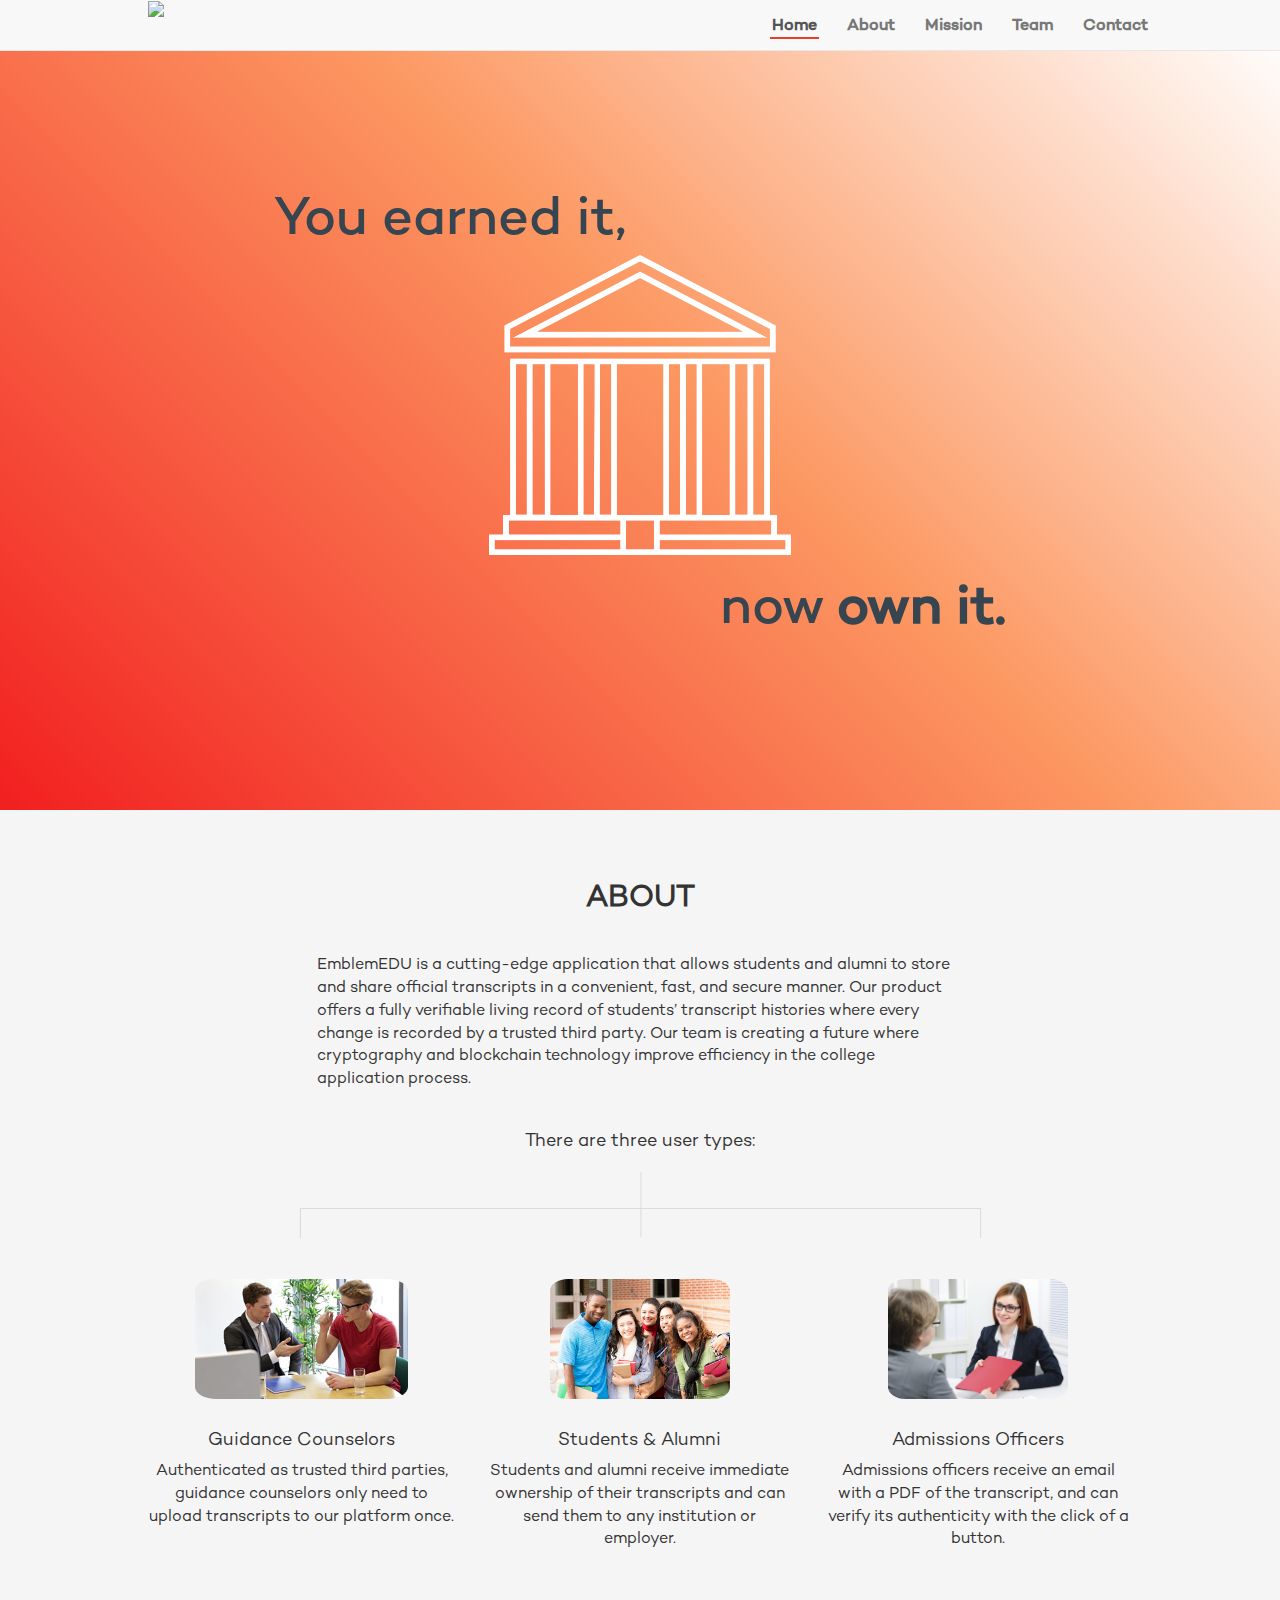
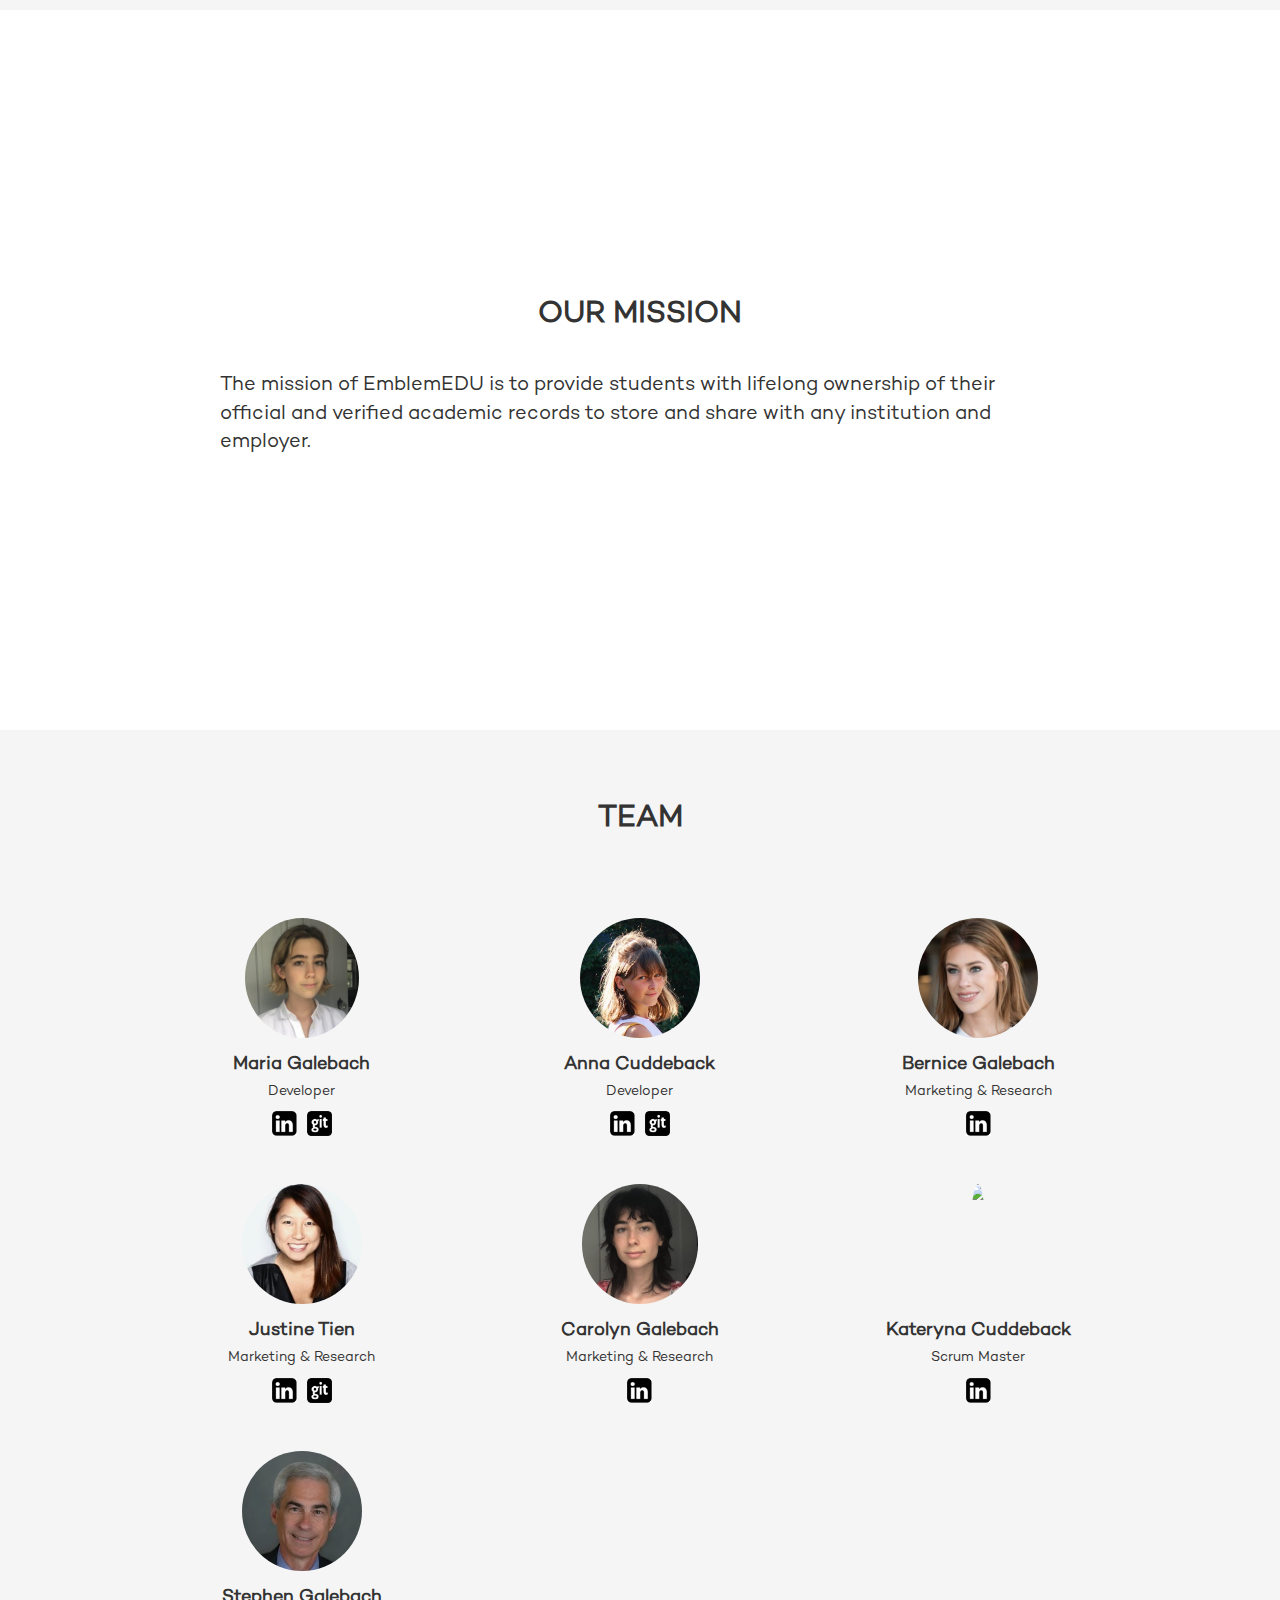
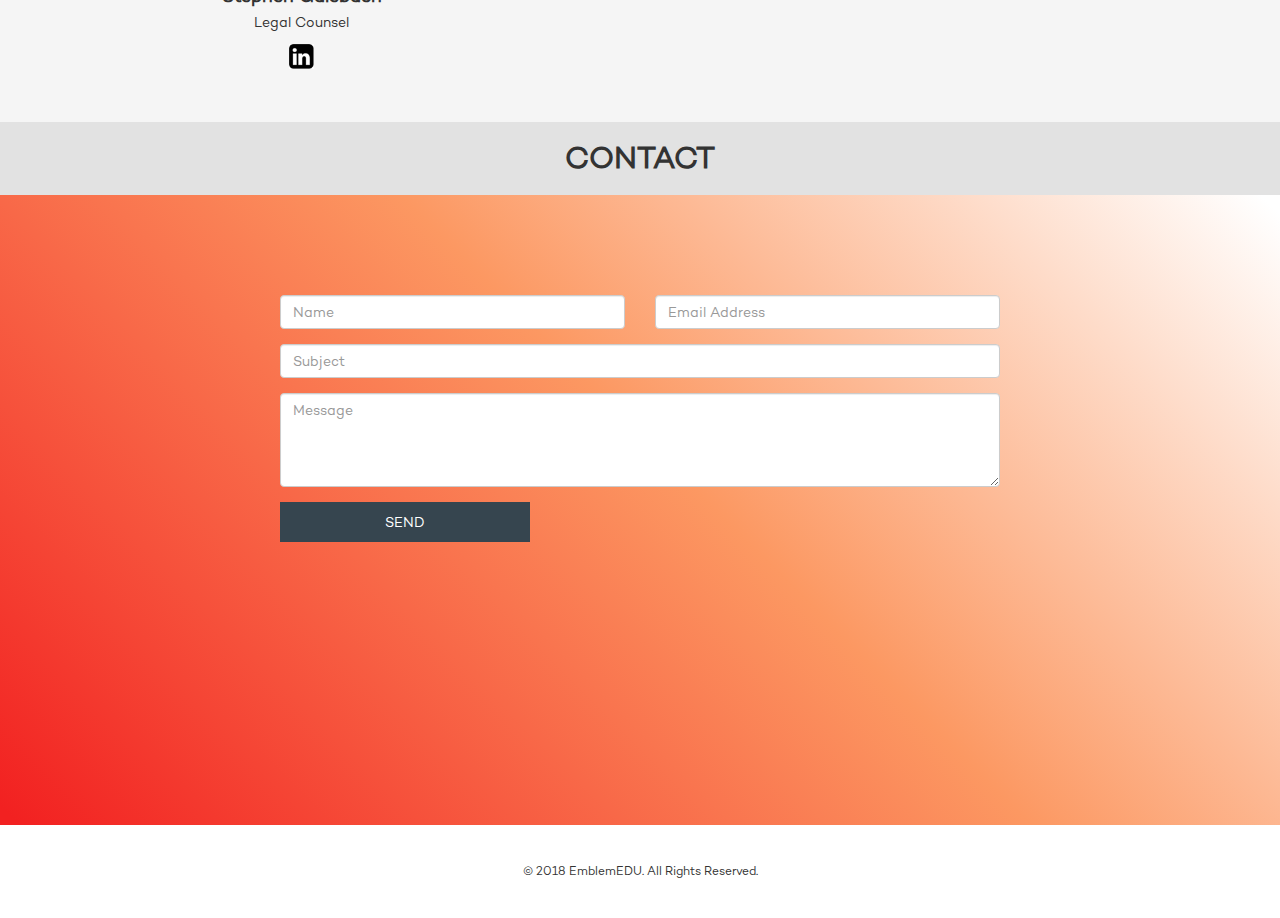
==== index.html @ 37a8a866 "added pictures for cara and maria (#22)" ====
<!DOCTYPE html>
<html lang="en">
<head>
  <meta charset="UTF-8">
  <meta name="viewport" content="width=device-width, initial-scale=1.0">
  <meta http-equiv="X-UA-Compatible" content="ie=edge">
  <title>EmblemEDU</title>
  <!--need to edit between these -->
  <!-- <meta name="description" content="Forging the next generation of foundational Ethereum protocols">
  <meta name="keywords" content="Blockchain Incubator Startup Ethereum Labs">
  <meta name="author" content="BlockForge">
  <meta name="viewport" content="width=device-width, initial-scale=1, maximum-scale=1">
  <meta property="og:title" content="BlockForge">
  <meta property="og:description" content="Forging the next generation of foundational Ethereum protocols">
  
  <link rel="icon" href="img/logo.png"> -->
  <!--need to edit between these -->

  <link rel="stylesheet" type="text/css" href="assets/css/bootstrap.min.css">
  <link rel="stylesheet" type="text/css" href="assets/css/style.css">
  <script src="assets/js/jquery-3.3.1.min.js"></script>
  <script src="assets/js/bootstrap.min.js"></script>
  <link rel="shortcut icon" type="image/png" href="assets/img/logo_40px.png">
  <link href="https://fonts.googleapis.com/css?family=Quicksand" rel="stylesheet">

</head>
<body>
  <!-- <div class='backgroundImage'></div> -->
  <nav class="navbar navbar-default navbar-fixed-top">
    <div class="container centered-column">
      <div class="col-sm-11 col-xs-12">
        <div class="container-fluid">
          <div class="navbar-header">
              <button type="button" class="navbar-toggle collapsed" data-toggle="collapse" data-target="#bs-example-navbar-collapse-1" aria-expanded="false">
                  <span class="sr-only">Toggle navigation</span>
                  <span class="icon-bar"></span>
                  <span class="icon-bar"></span>
                  <span class="icon-bar"></span>
              </button>
            <a class="navbar-brand" href="#">
                <img src="assets/img/NavBar Logo.png" class="logo">
            </a>
          </div>
          <div class="collapse navbar-collapse" id="bs-example-navbar-collapse-1">
            <ul class="nav navbar-nav navbar-right">
              <li class="active"><a href="#home">Home</a></li>
              <li><a href="#about">About</a></li>
              <li><a href="#mission">Mission</a></li>
              <li><a href="#team">Team</a></li>
              <li><a href="#contact" style="padding-right: 0px">Contact</a></li>
            </ul>
          </div>
        </div>
      </div>
    </div>
  </nav>
  <!-- HOME -->
  <section id="home">
    <div class="container centered-column">
      <div id="splash" class="col-xs-11 centered-column-center">
        <div class="col-lg-9 col-md-10 col-sm-11 col-xs-12 home-container">
            <h3 id="splash-1">You earned it,</h3>
            <img id="splash-logo" src="assets/img/Logo White.png">
            <h4 id="splash-2">
              now
              <strong>own it.</strong>
            </h4>
        </div>
      </div>
    </div>
  </section>
  <!-- ABOUT -->
  <section id="about" class="pale-gray">
    <div class="container centered-column">
      <div class="col-xs-11 centered-column">
        <h2><strong>ABOUT</strong></h2>
        <p class="col-sm-10 col-md-8">
          EmblemEDU is a cutting-edge application that allows students and alumni to store and share official transcripts in a convenient,
          fast, and secure manner.  Our product offers a fully verifiable living record of students’ transcript histories 
          where every change is recorded by a trusted third party.  Our team is creating a future where cryptography and 
          blockchain technology improve efficiency in the college application process.
        </p>
        <h5>There are three user types:</h5>
        <div class="col-sm-12 hidden-xs centered-column">
          <img src="assets/img/lines.png" class="lines">
        </div>
        <div class="col-xs-12">
          <div class="row">
            <div class="col-sm-4 col-xs-12 centered-column about-image">
              <img src="assets/img/Users/GC.jpg">
              <h4>Guidance Counselors</h4>
              <p>Authenticated as trusted third parties, guidance counselors only need to upload transcripts to our platform once.</p>
            </div>
            <div class="col-sm-4 col-xs-12 centered-column about-image">
              <img src="assets/img/Users/Students.jpg">
              <h4>Students & Alumni</h4>
              <p>Students and alumni receive immediate ownership of their transcripts and can send them to any institution or
                employer.</p>
            </div>
            <div class="col-sm-4 col-xs-12 centered-column about-image">
              <img src="assets/img/Users/CAO.jpg">
              <h4>Admissions Officers</h4>
              <p>Admissions officers receive an email with a PDF of the transcript, and can verify its authenticity with the click of a button.</p>
            </div>
          </div>
        </div>
      </div>
    </div>
  </section>

  <!-- MISSION STATEMENT -->
  <section id="mission">
    <div class="white-transparent">
      <div class="container centered-column">
        <div class="col-xs-11 centered-column-center">
          <div class="row">
            <div class="centered-column-center">
              <h2><strong>OUR MISSION</strong></h2>
              <p class="col-xs-12 col-md-10">
                The mission of EmblemEDU is to provide students with lifelong ownership of their official and verified academic records 
                to store and share with any institution and employer. 
              </p>
            </div>
          </div>
        </div>
      </div>  
    </div>
  </section>

  <!-- HOW IT WORKS
  <section id="how-it-works">
    <div class="white-transparent">
      <div class="container centered-column">
        <div class="col-xs-11 white centered-column">
          <h2>HOW IT WORKS</h2>
          <div class="centered-column">
            <img class="col-xs-12" src="assets/img/Visual_Img.png">
          </div>  
        </div>
      </div>
    </div>  
  </section> -->

  <!-- TEAM -->
  <section id="team" class="pale-gray">
    <div class="container centered-column">
      <div class="col-xs-11 centered-column">
        <h2><strong>TEAM</strong></h2>
        <div class="col-xs-12">
          <div class="row">
            <div class="centered-column team-image col-sm-4 col-xs-12">
              <img src="assets/img/team/Team_Maria.jpg">
              <div class="centered-column">
                <h4>Maria Galebach</h4>
              </div>
              <div class="centered-column">
                <h5>Developer</h5>
              </div>
              <div class="centered-row">
                <a target="_blank" href="https://www.linkedin.com/in/maria-g-b25477111/">
                  <img class="social-icon" src="assets/img/social/linkedin.png">
                </a>
                <a target="_blank" href="https://github.com/mgalebach">
                  <img class="social-icon" src="assets/img/social/github.png">
                </a>
              </div>
            </div>
            <div class="centered-column team-image col-sm-4 col-xs-12">
              <img src="assets/img/team/Team_Anna.jpg">
              <div class="centered-column">
                <h4>Anna Cuddeback</h4>
              </div>
              <div class="centered-column">
                <h5>Developer</h5>
              </div>
              <div class="centered-row">
                <a target="_blank" href="https://www.linkedin.com/in/anna-cuddeback/">
                  <img class="social-icon" src="assets/img/social/linkedin.png">
                </a>
                <a target="_blank" href="https://github.com/acuddeback">
                  <img class="social-icon" src="assets/img/social/github.png">
                </a>
              </div>
            </div>
            <div class="centered-column team-image col-sm-4 col-xs-12">
              <img src="assets/img/team/Team_BG.jpg">
              <div class="centered-column">
                <h4>Bernice Galebach</h4>
              </div>
              <div class="centered-column">
                <h5>Marketing & Research</h5>
              </div>
              <div class="centered-row">
                <a target="_blank" href="https://www.linkedin.com/in/bernice-galebach-b54a84a6/">
                  <img class="social-icon" src="assets/img/social/linkedin.png">
                </a>
              </div>
            </div>
            <div class="centered-column team-image col-sm-4 col-xs-12">
              <img src="assets/img/team/Team_JT.jpg">
              <div class="centered-column">
                <h4>Justine Tien</h4>
              </div>
              <div class="centered-column">
                <h5>Marketing & Research</h5>
              </div>
              <div class="centered-row">
                <a target="_blank" href="https://www.linkedin.com/in/justinetien/">
                  <img class="social-icon" src="assets/img/social/linkedin.png">
                </a>
                <a target="_blank" href="https://github.com/justinetien">
                  <img class="social-icon" src="assets/img/social/github.png">
                </a>
              </div>
            </div>
            <div class="centered-column team-image col-sm-4 col-xs-12">
              <img src="assets/img/team/Team_Carolyn2.jpg">
              <div class="centered-column">
                <h4>Carolyn Galebach</h4>
              </div>
              <div class="centered-column">
                <h5>Marketing & Research</h5>
              </div>
              <div class="centered-row">
                <a target="_blank" href="https://www.linkedin.com/in/carolyn-galebach-07a219167/">
                  <img class="social-icon" src="assets/img/social/linkedin.png">
                </a>
              </div>
            </div>
            <div class="centered-column team-image col-sm-4 col-xs-12">
              <img src="assets/img/team/Team_KC.JPG">
              <div class="centered-column">
                <h4>Kateryna Cuddeback</h4>
              </div>
              <div class="centered-column">
                <h5>Scrum Master</h5>
              </div>
              <div class="centered-row">
                <a target="_blank" href="https://www.linkedin.com/in/kateryna-cuddeback-765060156/">
                  <img class="social-icon" src="assets/img/social/linkedin.png">
                </a>
              </div>
            </div>
            <div class="centered-column team-image col-sm-4 col-xs-12">
              <img src="assets/img/team/Team_SG.jpg">
              <div class="centered-column">
                <h4>Stephen Galebach</h4>
              </div>
              <div class="centered-column">
                <h5>Legal Counsel</h5>
              </div>
              <div class="centered-row">
                <a target="_blank" href="https://www.linkedin.com/in/stephen-galebach-b215b99/">
                  <img class="social-icon" src="assets/img/social/linkedin.png">
                </a>
              </div>
            </div>
          </div>
        </div>
      </div>
    </div>
  </section>

  <!-- CONTACT -->
  <section id="contact">
    <div class="centered-column">
      <h2><strong>CONTACT</strong></h2>
      <!--change email address-->
      <div id="contact-hero">
        <div class="overlay">
          <div class="container centered-column">
            <form action="https://formspree.io/info@emblemedu.com" method="post" id="contactForm" name="corp-site-contact-form" class="validate _default row" target="_blank" novalidate="">
              <div id="contact-name-email" class="space-between-row">
                <div class="form-group required col-sm-6 col-xs-12">
                  <input class="form-control" id="contactName" type="text" name="NAME" placeholder="Name">
                </div>
                <div class="form-group required col-sm-6 col-xs-12">
                  <input class="form-control" id="contactEmail" type="text" name="EMAIL" placeholder="Email Address">
                </div>
              </div>
              <div class="form-group required col-xs-12">
                <input class="form-control" id="contactSubject" type="text" name="SUBJECT" placeholder="Subject">
              </div>
              <div class="form-group required col-xs-12">
                <textarea class="form-control" id="contactMessage" rows="4" name="MESSAGE" placeholder="Message"></textarea>
              </div>
              <div class="btn-wrap col-xs-12 right-column">
                <button type="submit" class="button">SEND</button>
              </div>
              <div class="form-notify"></div>
            </form>
          </div>
        </div>
      </div>
    </div>
  </section>

  <!--footer -->
  <footer class="centered-column">
    <h6>© 2018 EmblemEDU. All Rights Reserved.</h6>
  </footer>

  <!--javacript -->
  <script>
    $(document).scroll(function() {
      var position = $(this).scrollTop() + 80
      $.fn.reverse = [].reverse;
      $('section').reverse().each(function() {
        var target = $(this).offset().top
        var id = $(this).attr('id')
        if (position >= target) {
          $('.navbar-right li').removeClass('active')
          $('.navbar-right li a[href="#' + id + '"]').parent().addClass('active')
          return false;
        } 
      })
    })
  </script>

</body>
</html>
---- assets/css/style.css ----
@font-face {
  font-family: Campton;
  src: url(../fonts/Campton-Book.otf);
}

@font-face {
  font-family: CamptonMedium;
  src: url(../fonts/Campton-Medium.otf);
}

body {
  font-family: 'Campton', 'Quicksand', 'Arial', 'sans-serif';
}

/* .backgroundImage {
  background: url(../img/background/landscape.jpg);
  background-repeat: no-repeat;
  background-attachment: fixed;
  background-position: center;
  width: 100%;
  height: 100%;
  position: fixed;
} */

.brand {
  margin-left: 6px;
}

.logo {
  height: 52px;
  margin-top: -14px;
}

.nav li a {
  font-family: CamptonMedium;
  font-size: 16px;
  font-weight: bold;
}

.navbar-default .navbar-nav>.active>a {
  background-color: inherit;
  padding: 15px 2px 2px;
  margin: 0px 13px;
  border-bottom: 2px solid #e73e28;
}

h2 {
  margin-bottom: 40px;
}

#home {
  min-height: 90vh;
  font-family: CamptonMedium;
  color: #36454f;
  background: -moz-linear-gradient(45deg, #ffffff 1%, #fc9862 46%, #f22121 99%); /* FF3.6-15 */
  background: -webkit-linear-gradient(45deg, #ffffff 1%,#fc9862 46%,#f22121 99%); /* Chrome10-25,Safari5.1-6 */
  background: linear-gradient(225deg, #ffffff 1%,#fc9862 46%,#f22121 99%); /* W3C, IE10+, FF16+, Chrome26+, Opera12+, Safari7+ */
  filter: progid:DXImageTransform.Microsoft.gradient( startColorstr='#ffffff', endColorstr='#f22121',GradientType=1 ); /* IE6-9 fallback on horizontal gradient */
  /* background: url(../img/background/gradient.png) 0% 100% / cover no-repeat white; */
}

/* home layover text  */
.full-width-image {
  width: 100%;
}

.left-column {
  display: flex;
  flex-direction: column;
}

.row-bottom {
  display: flex;
  flex-direction: row;
  align-items: flex-end;
}

#splash {
  min-height: 90vh;
}

.home-container {
  position: relative;
  display: flex;
  flex-direction: column;
  align-items: center;
  justify-content: center;
}

/* @media(min-width: 600px) {
  .home-container {
    width: 80%;
  }
}

@media(min-width: 1200px) {
  .home-container {
    width: 70%;
  }
} */

#home h3 {
  font-size: 54px;
}

/* #home img {
  height: 100px;
  width: 100px;
} */

#home h4 {
  margin-top: 20px;
  font-size: 54px;
  font-weight: 100;
}

@media(max-width: 470px) {
  #home h4 {
    font-size: 40px;
  }
  #home h3 {
    font-size: 38px;
  }
  #home img {
    height: 200px;
  }
}

@media(max-height: 731px) {
  .home-container {
    margin-top: 40px;
  }
  #home h4 {
    font-size: 40px;
  }
  #home h3 {
    font-size: 40px;
  }
  #home img {
    height: 150px;
  }
}

@media(max-width: 400px) {
  #home h4 {
    font-size: 40px;
  }
  #home h3 {
    font-size: 36px;
  }
  #home img {
    height: 200px;
  }
}

@media only screen
and (max-width: 767px)
and (min-width: 550px) {
  #team .team-image {
    width: 50%;
  }
}

#splash-1 {
  text-align: left;
  width: 100%;
}

#splash-logo {
  height: 300px;
}

#splash-2 {
  text-align: right;
  width: 100%;
}
/* home layover text */

#about p {
  font-size: 16px;
}

#about h5 {
  margin-top: 30px;
  font-size: 18px;
}

#mission p {
  font-size: 20px;
}

/* 
#mission {
  background: #fff no-repeat 0;
  background-image: url(../img/background/institution.jpg);
  background-size: cover;
  background-position: 50%;
  background-attachment: fixed;
} */

#mission {
  background: #fff no-repeat 0;
  background-image: url(../img/background/institution.jpg);
  background-size: cover;
  background-position: 50%;
  background-attachment: fixed;
}

#mission .col-xs-11 {
  min-height: 80vh;
}

/* HOW IT WORKS
#how-it-works h2 {
  color: white;
}

#how-it-works {
  background: #fff no-repeat 0;
  background-image: url(../img/background/landscape.jpg);
  background-size: cover;
  background-position: 50%;
  background-attachment: fixed;
} */

.white-transparent {
  background-color: rgba(255,255,255,0.65);
  width: 100%;
  height: 100%;
}

.lines {
  width: 69.5%;
  margin: 10px 0px;
}

.lines img {
  vertical-align: middle;
  border-width: 0px;
  border-style: initial;
  border-color: initial;
  border-image: initial;
}

.about-image {
  margin: 30px 0px 0px;
}

.about-image h4 {
  margin-top: 30px;
}

.about-image p {
  text-align: center;
}

.team-image {
  margin: 45px 0px 0px;
}

.team-image h4 {
  margin-top: 15px;
  font-weight: bold;
}

.team-image h5 {
  margin-top: 0px;
}

.about-image img {
  height: 120px;
  border-radius: 10%;
}

.team-image img {
  height: 120px;
  border-radius: 50%;
}

.pale-gray {
  /*background-color: rgba(241, 239, 239, 0.89);*/
  background-color: #f5f5f5;
  padding: 50px 0px;
}

.white {
  padding: 50px 0px;
}

.space-around-row {
  display: flex;
  flex-direction: row;
  justify-content: space-around;
}

.centered-column {
  display: flex;
  flex-direction: column;
  align-items: center;
}

.centered-column-center {
  display: flex;
  flex-direction: column;
  align-items: center;
  justify-content: center;
}

p {
  font-size: 14px;
}

.team-image .social-icon {
  height: 25px;
  margin: 3px;
  border-radius: 0%;
}

#contact {
  padding: 0px;
  background: #e2e2e2;
}

#contact h2 {
  margin-bottom: 20px;
}

#contact-hero {
  background: -moz-linear-gradient(45deg, #ffffff 1%, #fc9862 46%, #f22121 99%); /* FF3.6-15 */
  background: -webkit-linear-gradient(45deg, #ffffff 1%,#fc9862 46%,#f22121 99%); /* Chrome10-25,Safari5.1-6 */
  background: linear-gradient(225deg, #ffffff 1%,#fc9862 46%,#f22121 99%); /* W3C, IE10+, FF16+, Chrome26+, Opera12+, Safari7+ */
  filter: progid:DXImageTransform.Microsoft.gradient( startColorstr='#ffffff', endColorstr='#f22121',GradientType=1 ); /* IE6-9 fallback on horizontal gradient */
  /*background: white no-repeat 50% 50%;
  background-image: url(../img/background/parchment.jpg);
  background-size: cover; */
  width: 100%;
  color: white;
}


#contact .overlay {
  /* background-color: rgba(0,0,0,0.6); */
  padding: 50px 0px 10px;
  min-height: 70vh;
}

form {
  margin-top: 50px;
}

.button {
  color: white;
  background: #36454f;
  /* background-image: linear-gradient(90deg, #e5000f, #FF5014FF); */
  border: none;
  border-radius: 0px;
  width: 250px;
  height: 40px;
}

footer {
  padding: 30px 0px;
}
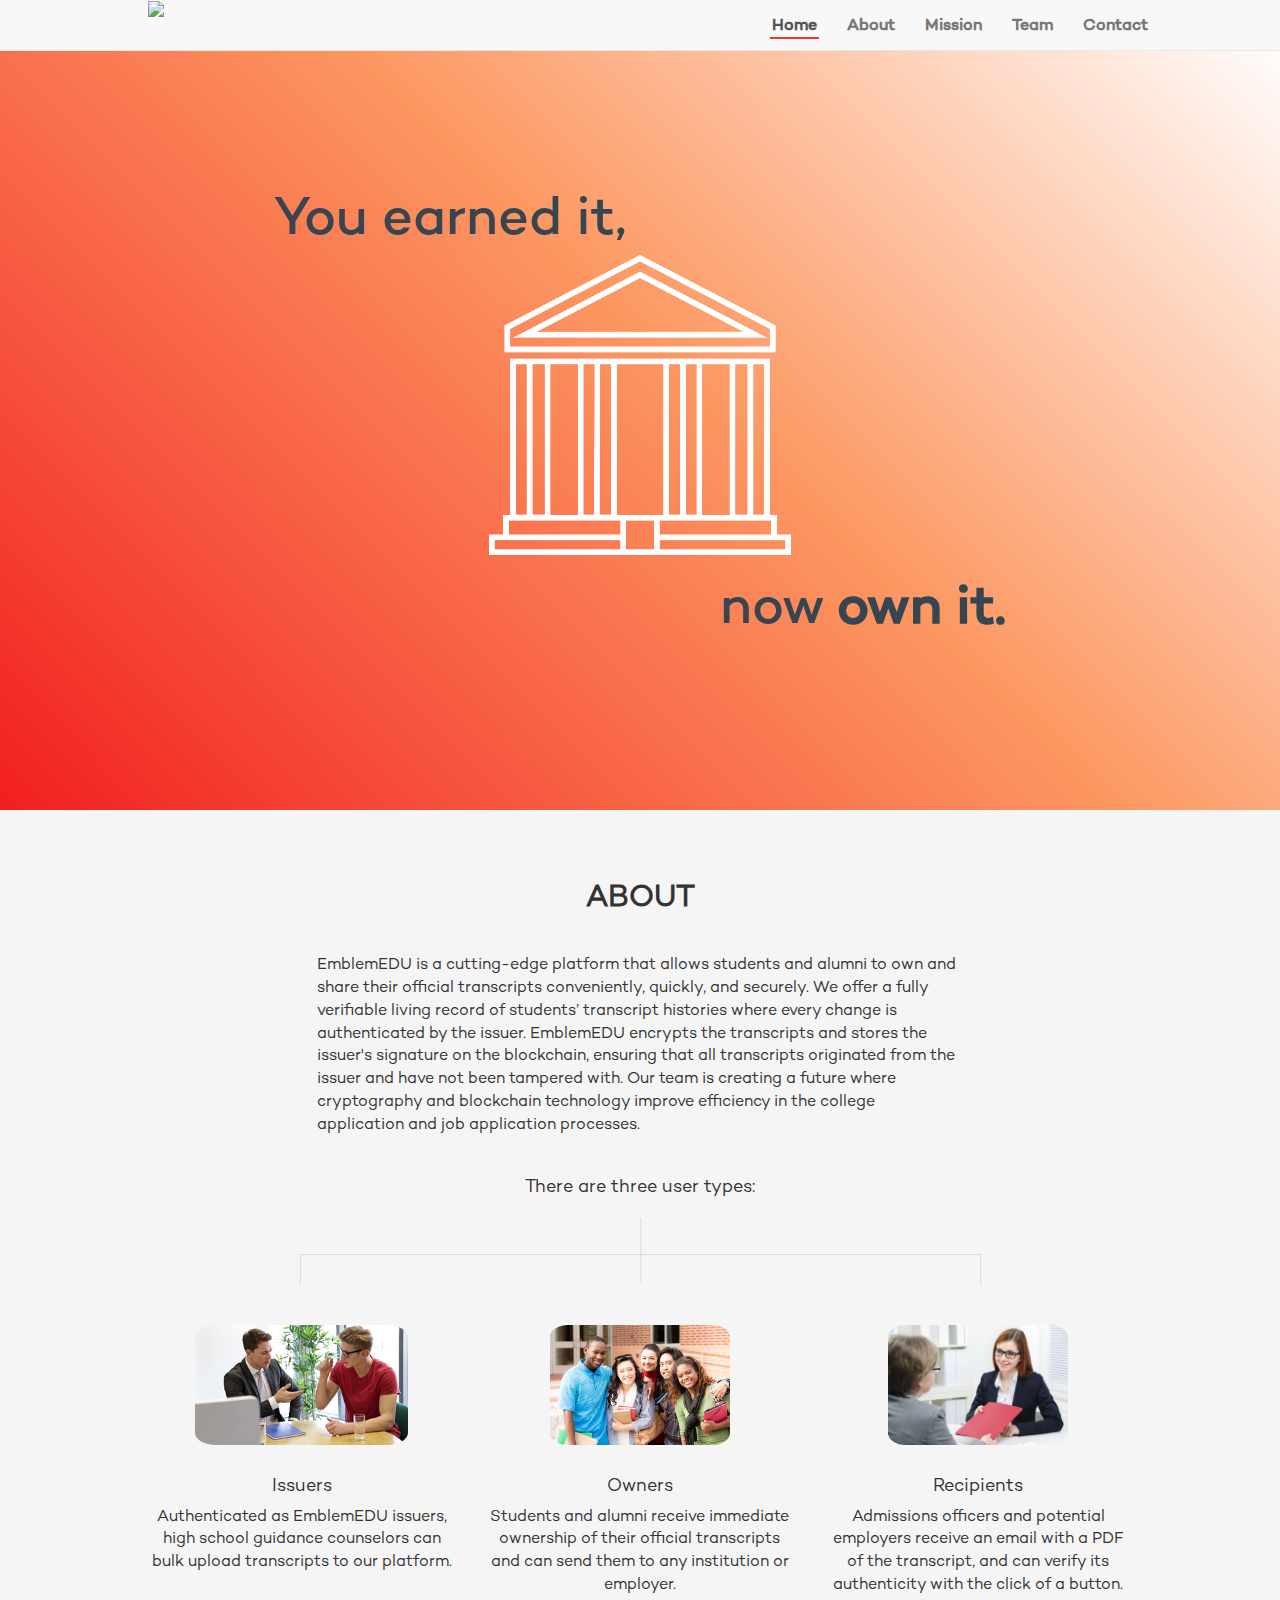
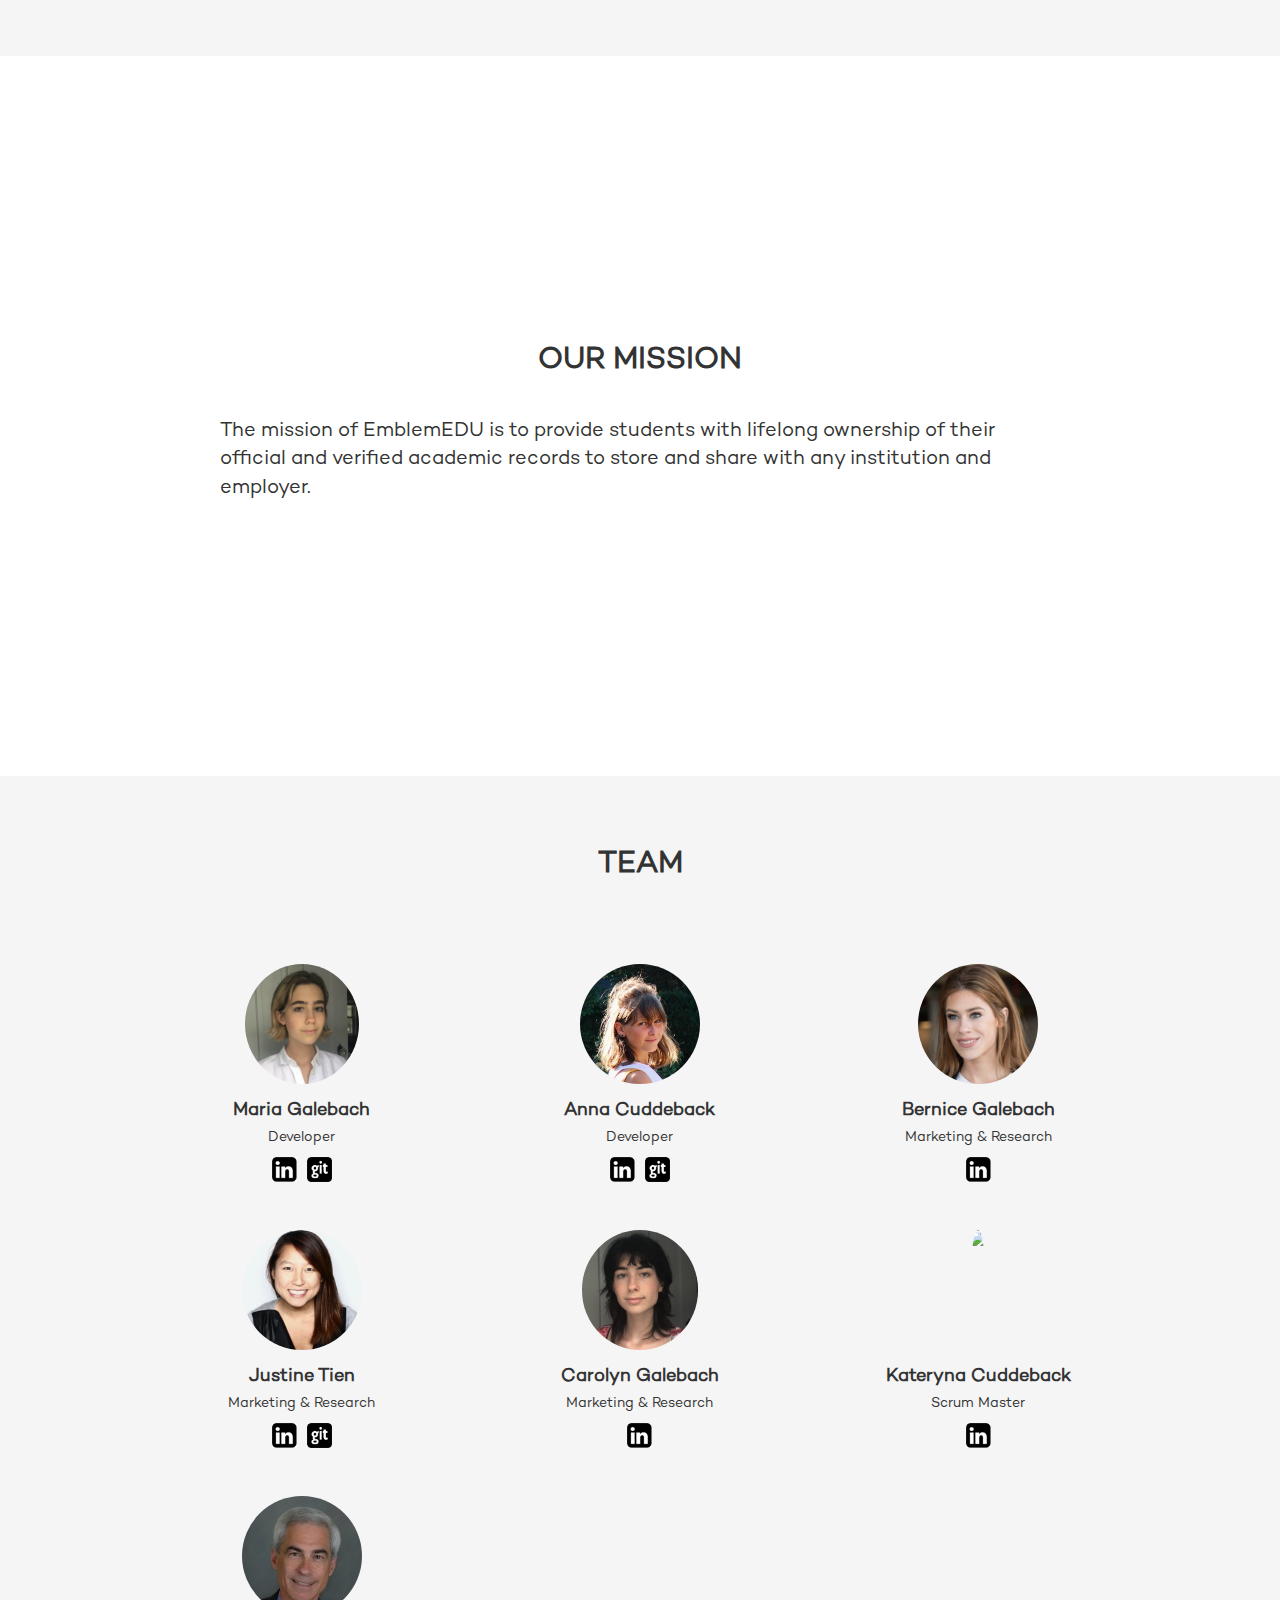
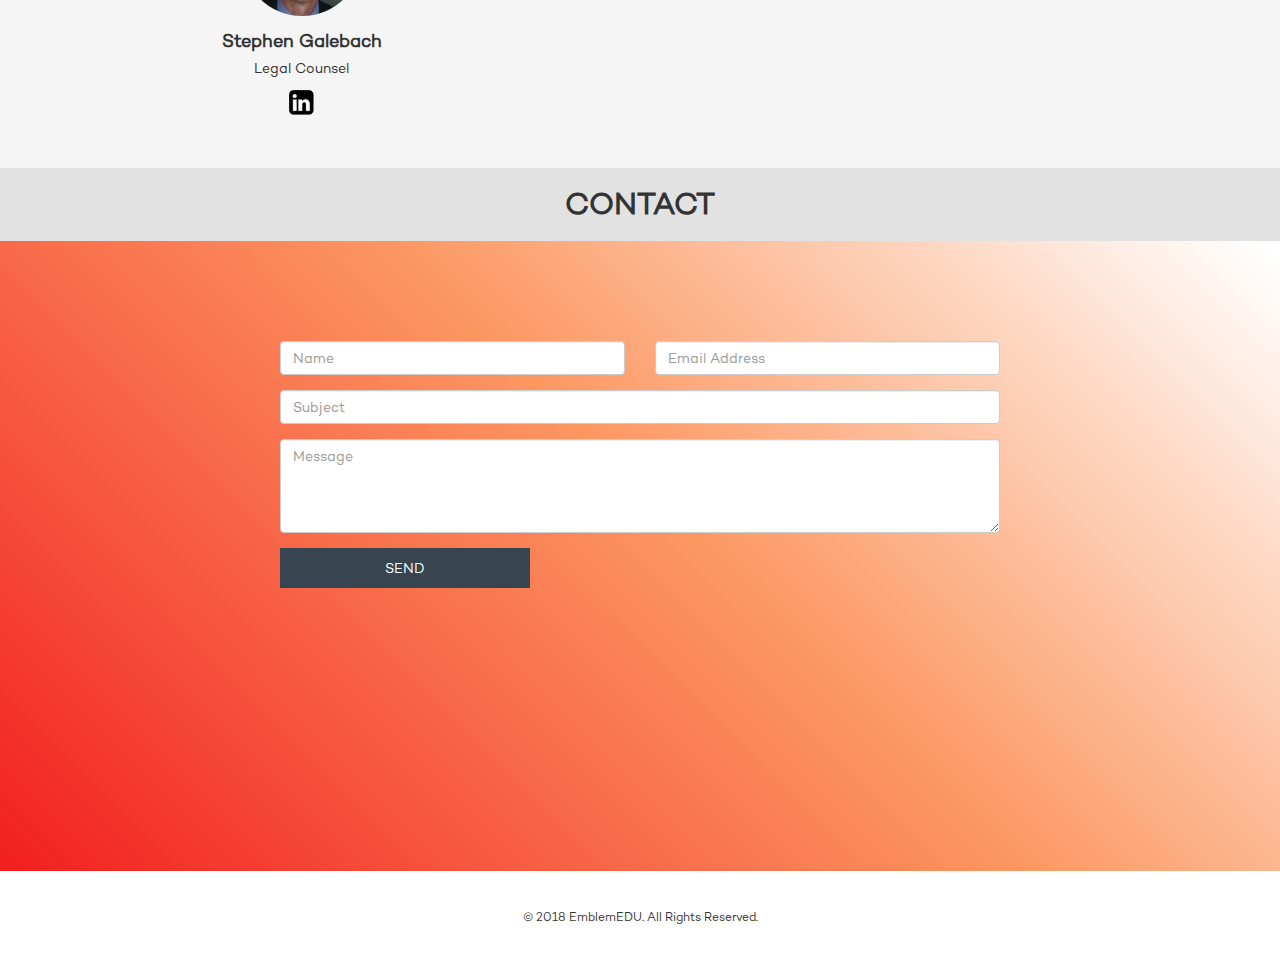
==== commit 98672d39: "updated about section content" ====
--- a/index.html
+++ b/index.html
@@ -75,10 +75,12 @@
       <div class="col-xs-11 centered-column">
         <h2><strong>ABOUT</strong></h2>
         <p class="col-sm-10 col-md-8">
-          EmblemEDU is a cutting-edge application that allows students and alumni to store and share official transcripts in a convenient,
-          fast, and secure manner.  Our product offers a fully verifiable living record of students’ transcript histories 
-          where every change is recorded by a trusted third party.  Our team is creating a future where cryptography and 
-          blockchain technology improve efficiency in the college application process.
+          EmblemEDU is a cutting-edge platform that allows students and alumni to own and share their official transcripts
+          conveniently, quickly, and securely.  We offer a fully verifiable living record of students’ transcript histories where 
+          every change is authenticated by the issuer.  EmblemEDU encrypts the transcripts and stores the issuer's signature on the 
+          blockchain, ensuring that all transcripts originated from the issuer and have not been tampered with.  Our team is 
+          creating a future where cryptography and blockchain technology improve efficiency in the college application and job 
+          application processes.
         </p>
         <h5>There are three user types:</h5>
         <div class="col-sm-12 hidden-xs centered-column">
@@ -88,19 +90,18 @@
           <div class="row">
             <div class="col-sm-4 col-xs-12 centered-column about-image">
               <img src="assets/img/Users/GC.jpg">
-              <h4>Guidance Counselors</h4>
-              <p>Authenticated as trusted third parties, guidance counselors only need to upload transcripts to our platform once.</p>
+              <h4>Issuers</h4>
+              <p>Authenticated as EmblemEDU issuers, high school guidance counselors can bulk upload transcripts to our platform.</p>
             </div>
             <div class="col-sm-4 col-xs-12 centered-column about-image">
               <img src="assets/img/Users/Students.jpg">
-              <h4>Students & Alumni</h4>
-              <p>Students and alumni receive immediate ownership of their transcripts and can send them to any institution or
-                employer.</p>
+              <h4>Owners</h4>
+              <p>Students and alumni receive immediate ownership of their official transcripts and can send them to any institution or employer.</p>
             </div>
             <div class="col-sm-4 col-xs-12 centered-column about-image">
               <img src="assets/img/Users/CAO.jpg">
-              <h4>Admissions Officers</h4>
-              <p>Admissions officers receive an email with a PDF of the transcript, and can verify its authenticity with the click of a button.</p>
+              <h4>Recipients</h4>
+              <p>Admissions officers and potential employers receive an email with a PDF of the transcript, and can verify its authenticity with the click of a button.</p>
             </div>
           </div>
         </div>
@@ -315,7 +316,15 @@
         } 
       })
     })
+
+    $(document).on('click','.navbar-collapse.in',function(e) {
+    if( $(e.target).is('a:not(".dropdown-toggle")') ) {
+        $(this).collapse('hide');
+    }
+});
   </script>
+
+
 
 </body>
 </html>
--- a/assets/css/style.css
+++ b/assets/css/style.css
@@ -224,7 +224,7 @@
 } */
 
 .white-transparent {
-  background-color: rgba(255,255,255,0.65);
+  background-color: rgba(255,255,255,0.80);
   width: 100%;
   height: 100%;
 }
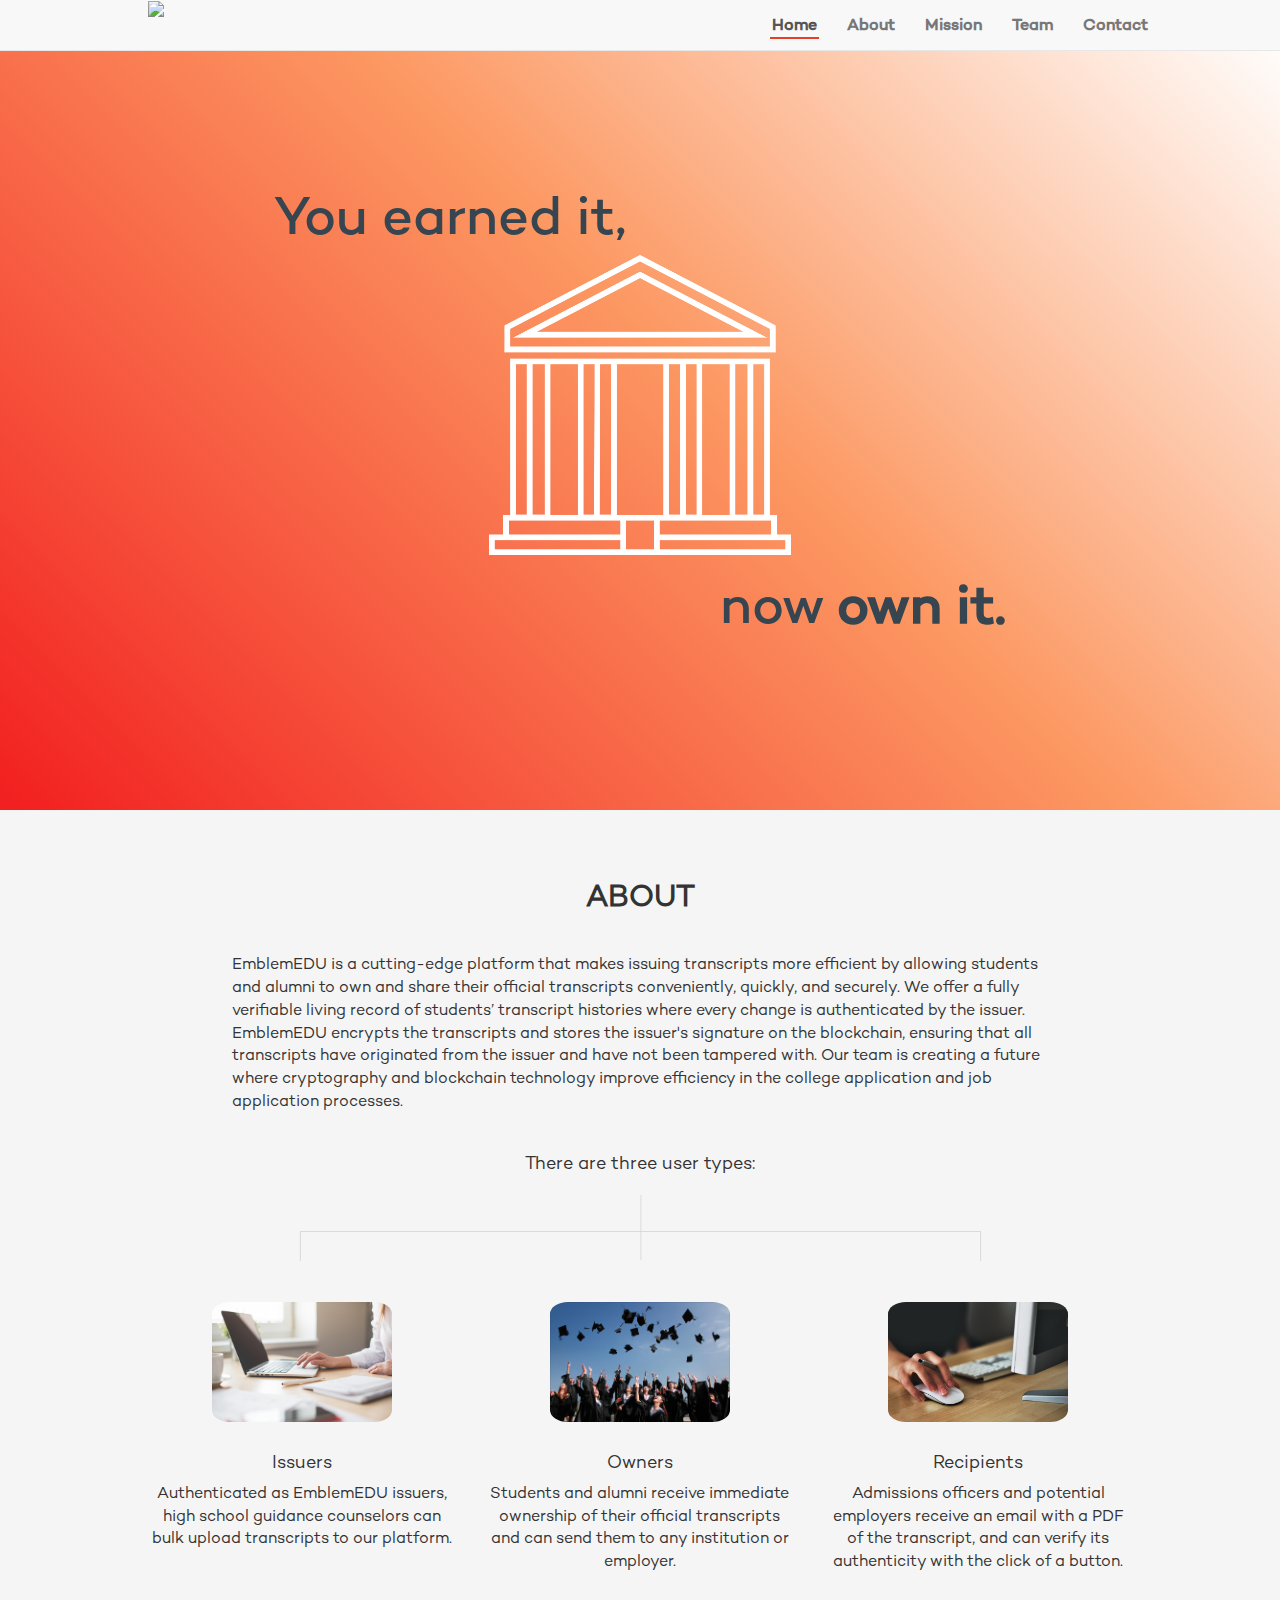
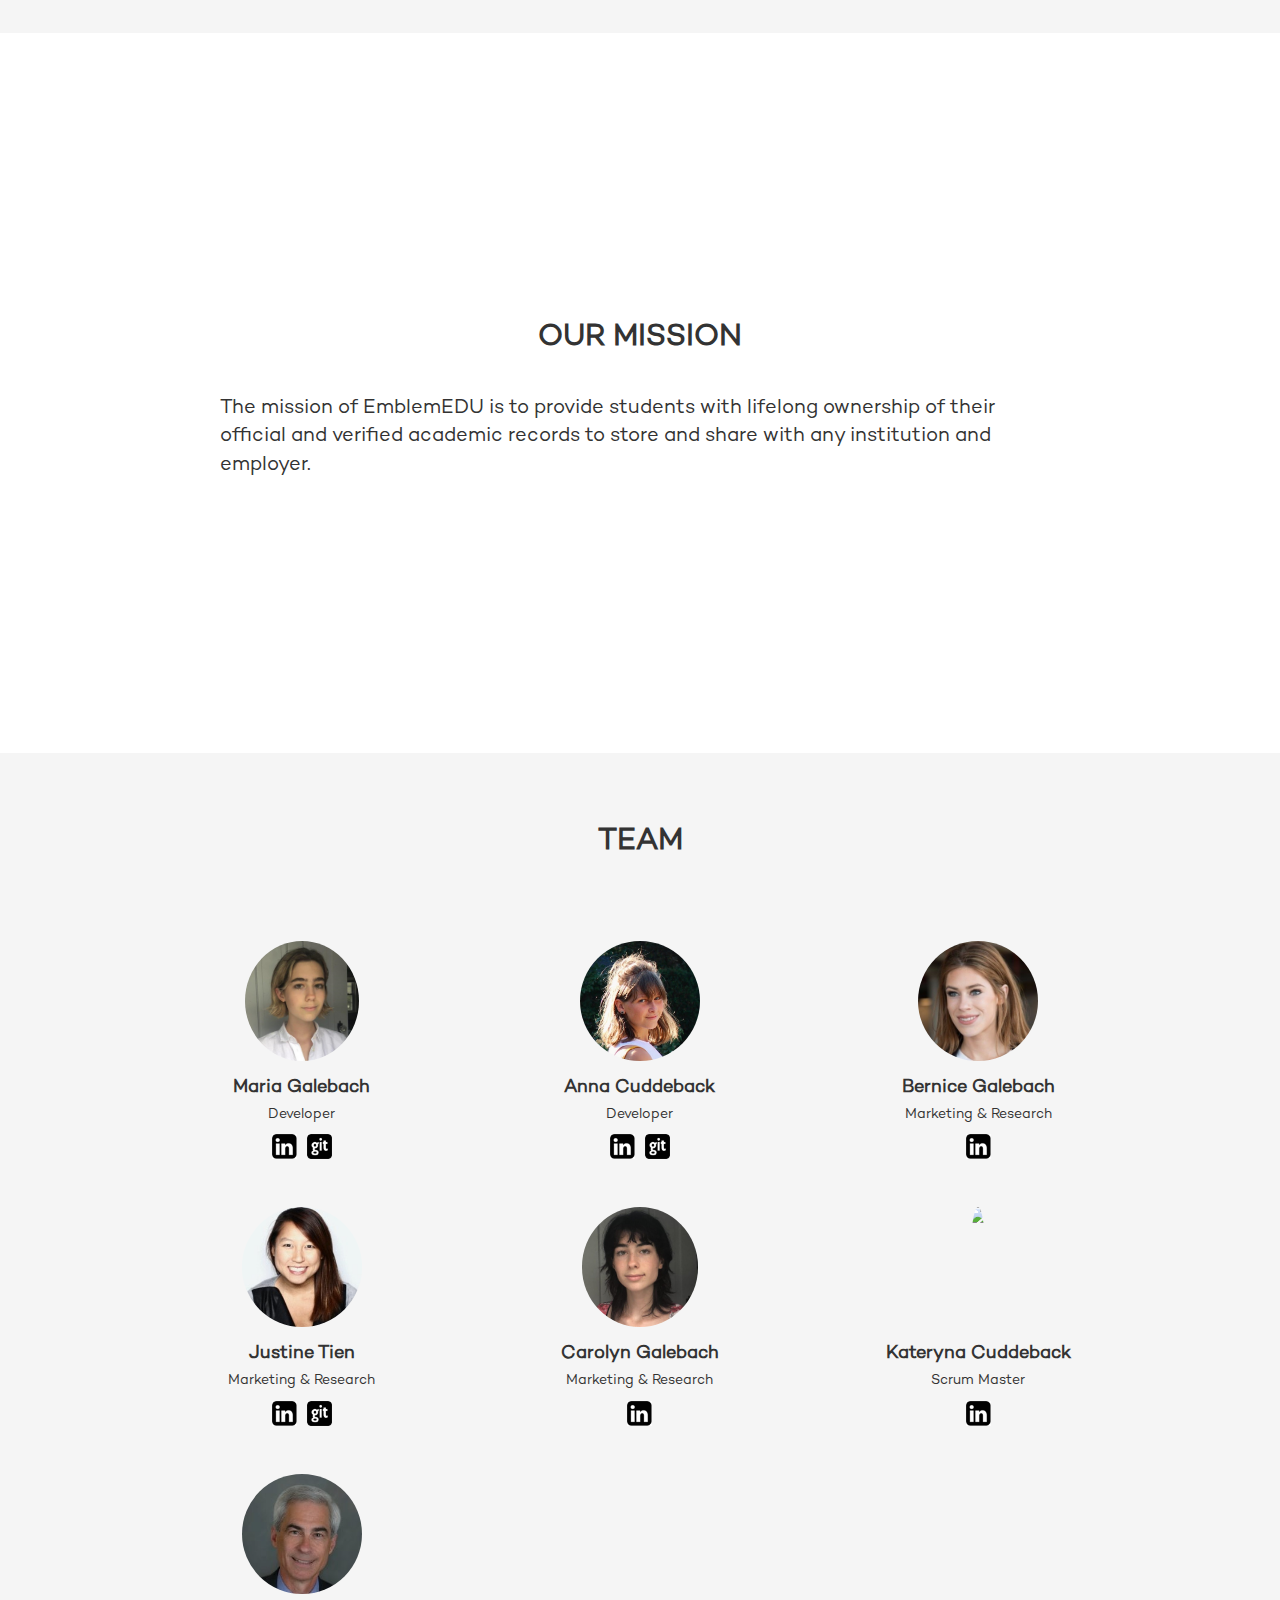
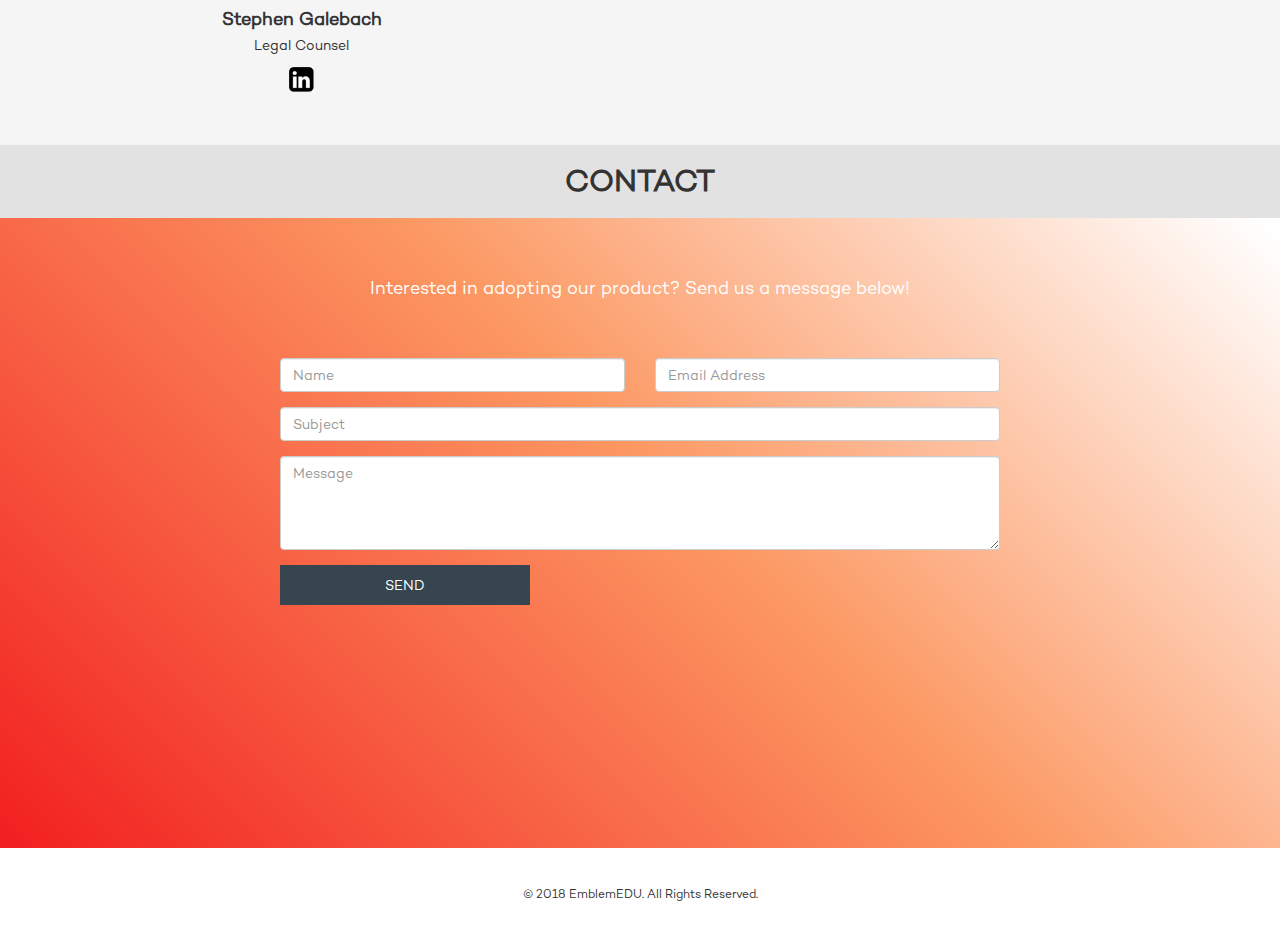
==== commit 4f690996: "changed photos to royalty-free photos (#28)" ====
--- a/index.html
+++ b/index.html
@@ -74,12 +74,12 @@
     <div class="container centered-column">
       <div class="col-xs-11 centered-column">
         <h2><strong>ABOUT</strong></h2>
-        <p class="col-sm-10 col-md-8">
-          EmblemEDU is a cutting-edge platform that allows students and alumni to own and share their official transcripts
-          conveniently, quickly, and securely.  We offer a fully verifiable living record of students’ transcript histories where 
-          every change is authenticated by the issuer.  EmblemEDU encrypts the transcripts and stores the issuer's signature on the 
-          blockchain, ensuring that all transcripts originated from the issuer and have not been tampered with.  Our team is 
-          creating a future where cryptography and blockchain technology improve efficiency in the college application and job 
+        <p class="col-sm-12 col-md-10">
+          EmblemEDU is a cutting-edge platform that makes issuing transcripts more efficient by allowing students and alumni to own and 
+          share their official transcripts conveniently, quickly, and securely.  We offer a fully verifiable living record of students’ 
+          transcript histories where every change is authenticated by the issuer.  EmblemEDU encrypts the transcripts and stores the issuer's 
+          signature on the blockchain, ensuring that all transcripts have originated from the issuer and have not been tampered with.  Our 
+          team is creating a future where cryptography and blockchain technology improve efficiency in the college application and job 
           application processes.
         </p>
         <h5>There are three user types:</h5>
@@ -89,17 +89,17 @@
         <div class="col-xs-12">
           <div class="row">
             <div class="col-sm-4 col-xs-12 centered-column about-image">
-              <img src="assets/img/Users/GC.jpg">
+              <img src="assets/img/Users/GC2.jpg">
               <h4>Issuers</h4>
               <p>Authenticated as EmblemEDU issuers, high school guidance counselors can bulk upload transcripts to our platform.</p>
             </div>
             <div class="col-sm-4 col-xs-12 centered-column about-image">
-              <img src="assets/img/Users/Students.jpg">
+              <img src="assets/img/Users/Students2.jpg">
               <h4>Owners</h4>
               <p>Students and alumni receive immediate ownership of their official transcripts and can send them to any institution or employer.</p>
             </div>
             <div class="col-sm-4 col-xs-12 centered-column about-image">
-              <img src="assets/img/Users/CAO.jpg">
+              <img src="assets/img/Users/AO2.jpg">
               <h4>Recipients</h4>
               <p>Admissions officers and potential employers receive an email with a PDF of the transcript, and can verify its authenticity with the click of a button.</p>
             </div>
@@ -270,6 +270,10 @@
       <div id="contact-hero">
         <div class="overlay">
           <div class="container centered-column">
+            <div class="contact-header">
+              <h4>Interested in adopting our product? 
+                Send us a message below!</h4>
+            </div>
             <form action="https://formspree.io/info@emblemedu.com" method="post" id="contactForm" name="corp-site-contact-form" class="validate _default row" target="_blank" novalidate="">
               <div id="contact-name-email" class="space-between-row">
                 <div class="form-group required col-sm-6 col-xs-12">
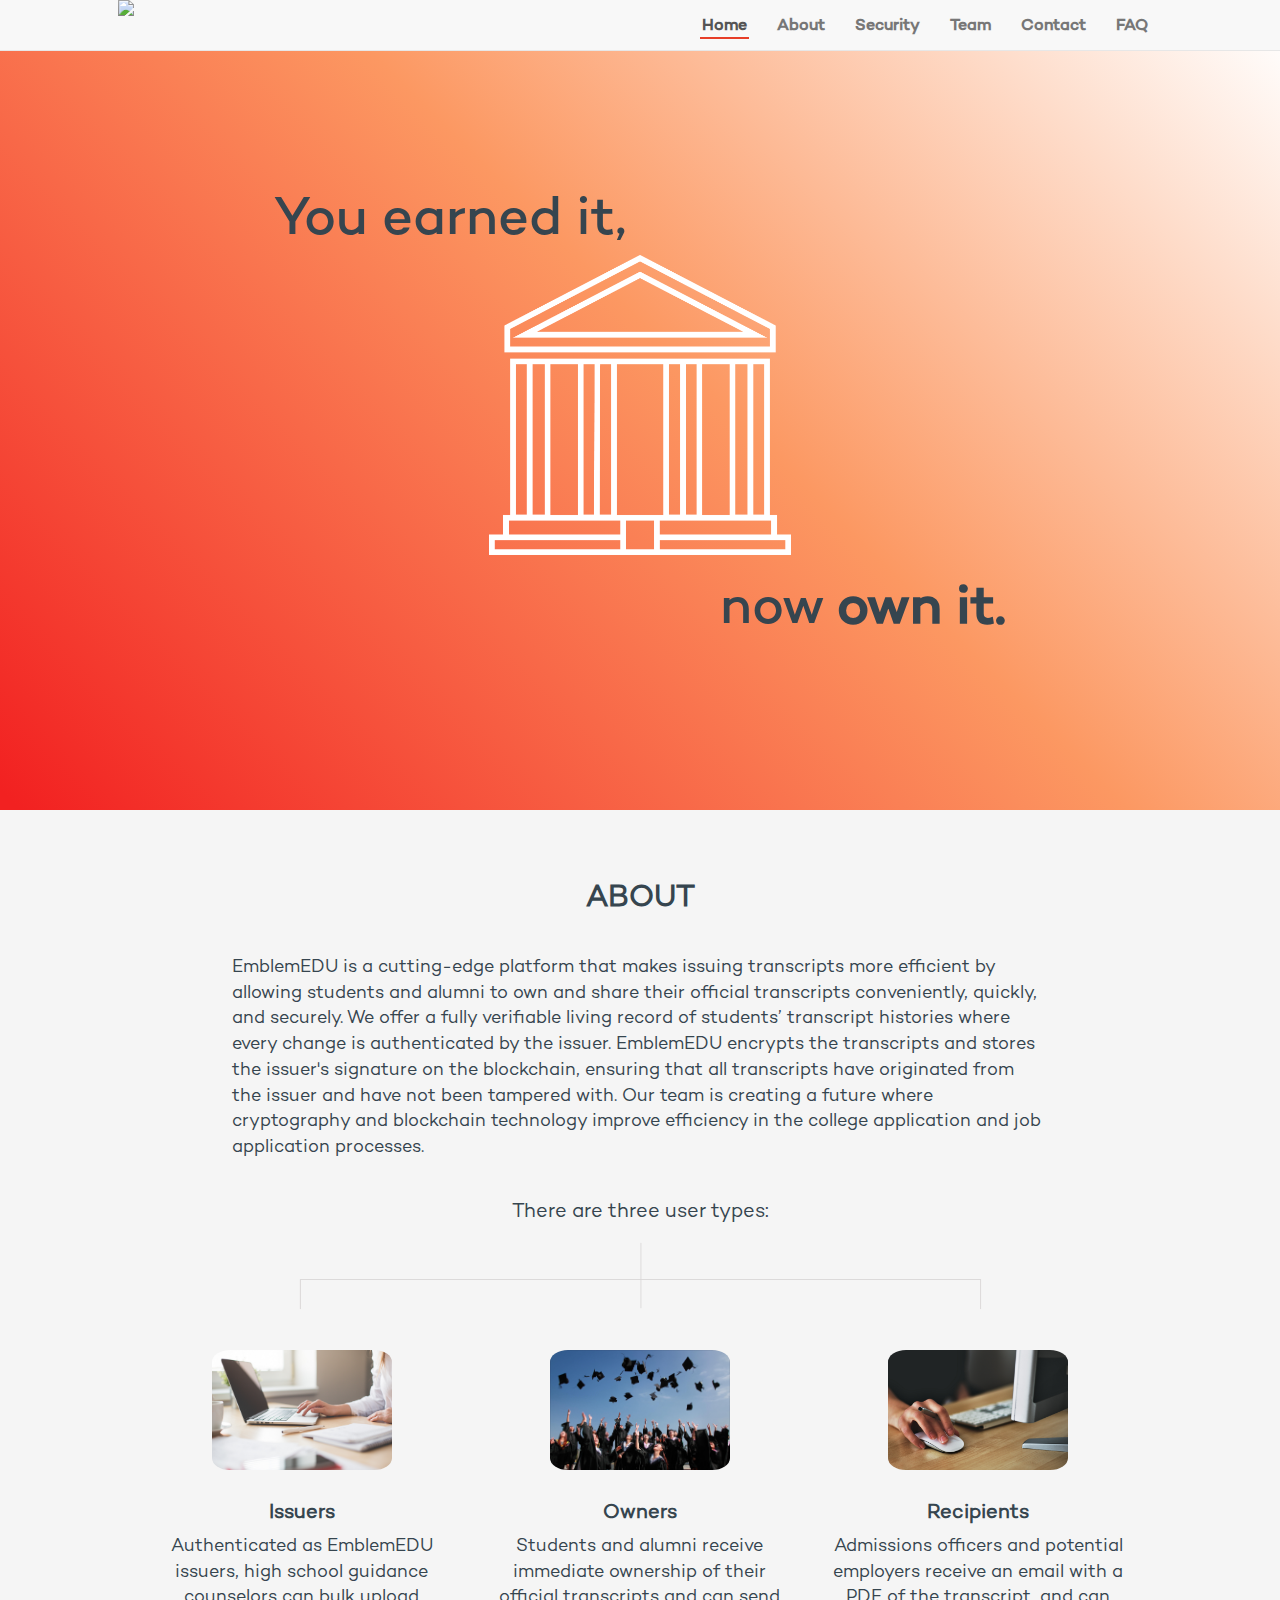
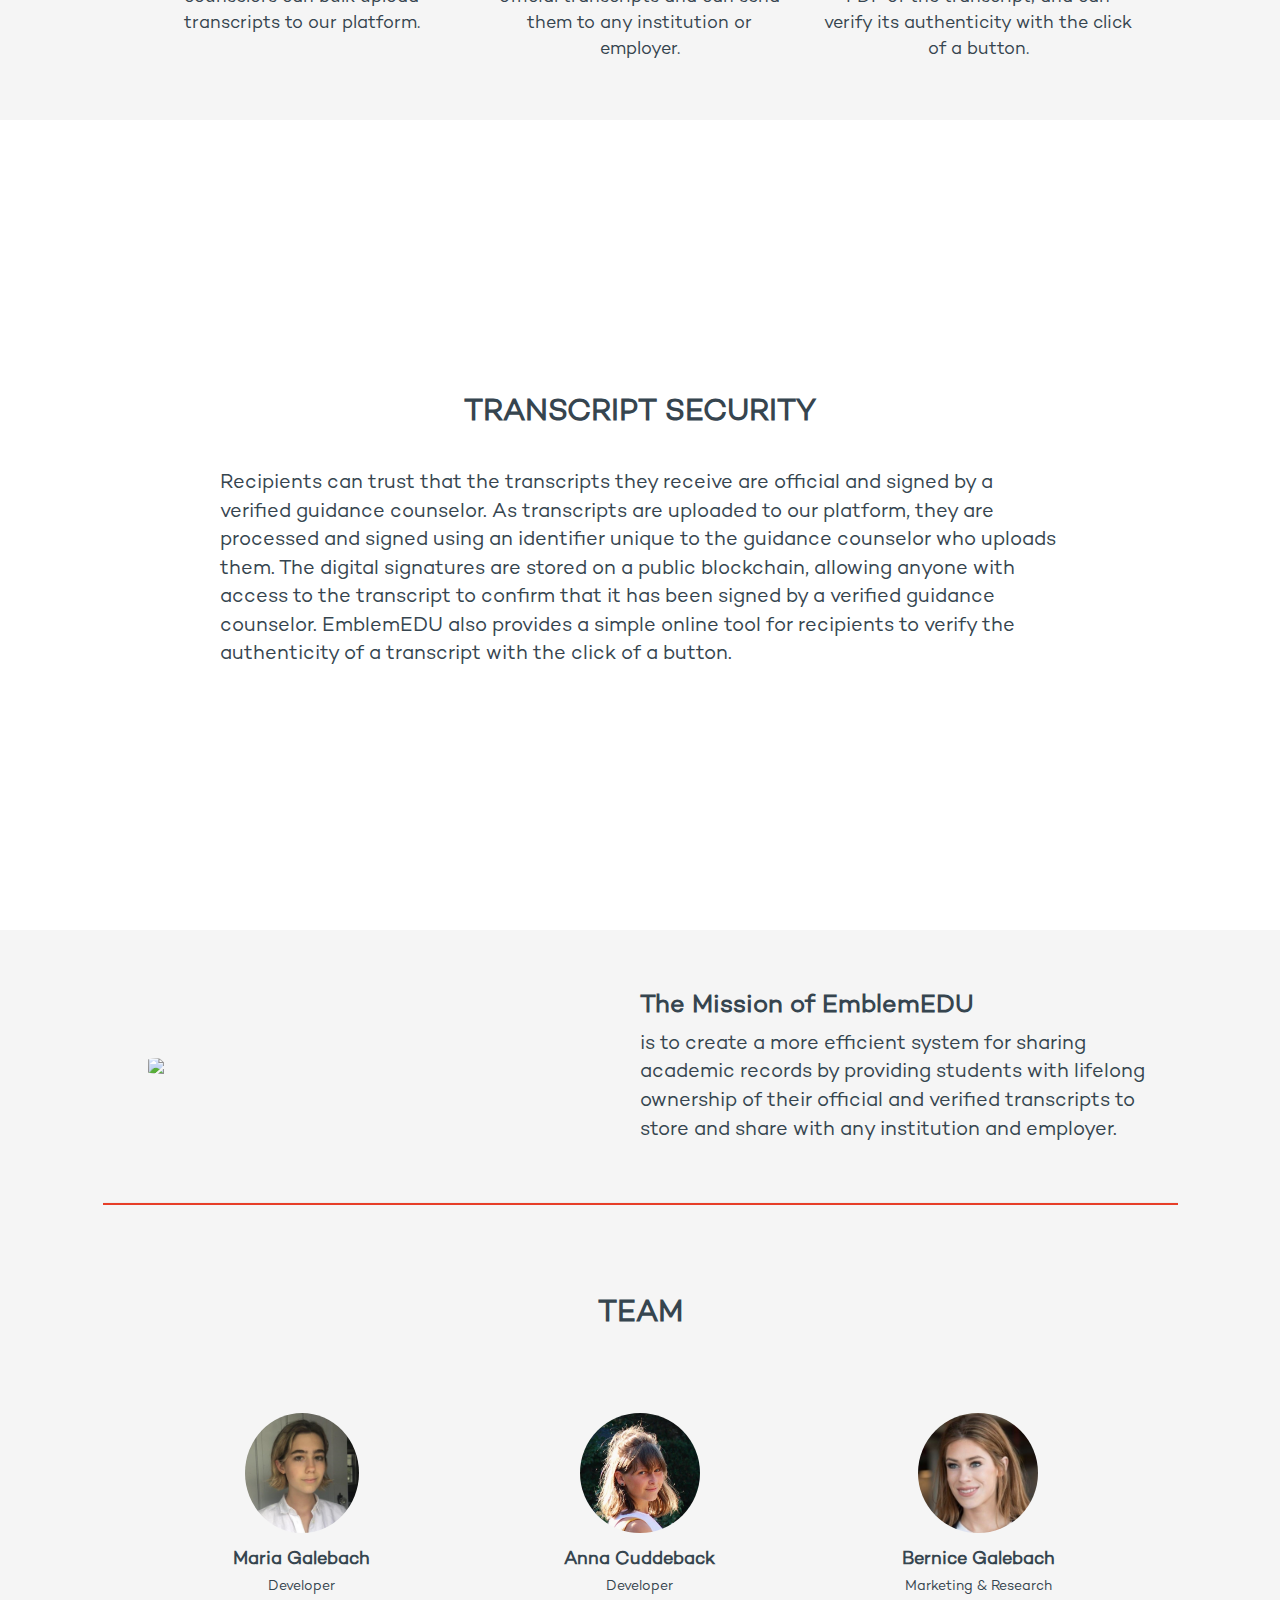
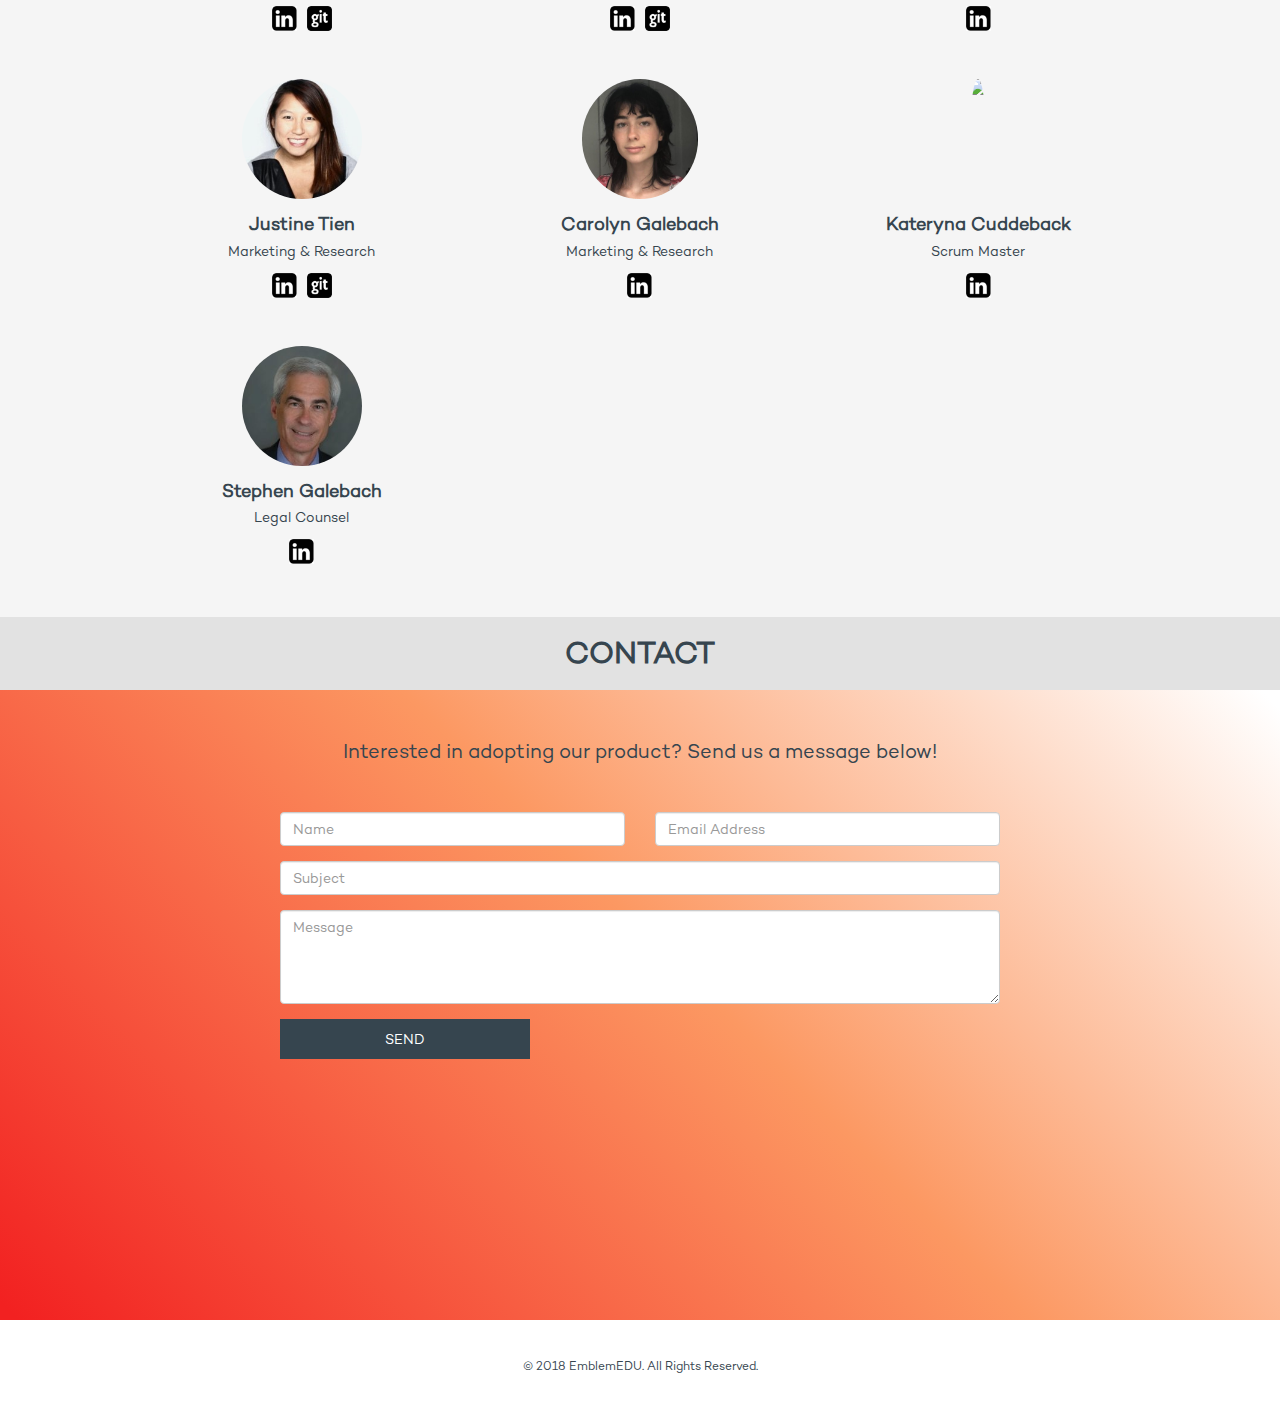
==== commit bc737f0e: "navbar styling improvements" ====
--- a/index.html
+++ b/index.html
@@ -28,27 +28,34 @@
   <!-- <div class='backgroundImage'></div> -->
   <nav class="navbar navbar-default navbar-fixed-top">
     <div class="container centered-column">
-      <div class="col-sm-11 col-xs-12">
-        <div class="container-fluid">
-          <div class="navbar-header">
-              <button type="button" class="navbar-toggle collapsed" data-toggle="collapse" data-target="#bs-example-navbar-collapse-1" aria-expanded="false">
-                  <span class="sr-only">Toggle navigation</span>
-                  <span class="icon-bar"></span>
-                  <span class="icon-bar"></span>
-                  <span class="icon-bar"></span>
-              </button>
-            <a class="navbar-brand" href="#">
-                <img src="assets/img/NavBar Logo.png" class="logo">
-            </a>
-          </div>
-          <div class="collapse navbar-collapse" id="bs-example-navbar-collapse-1">
-            <ul class="nav navbar-nav navbar-right">
-              <li class="active"><a href="#home">Home</a></li>
-              <li><a href="#about">About</a></li>
-              <li><a href="#mission">Mission</a></li>
-              <li><a href="#team">Team</a></li>
-              <li><a href="#contact" style="padding-right: 0px">Contact</a></li>
-            </ul>
+      <div class="col-md-11 col-xs-12">
+        <div class="row">
+          <div class="container-fluid">
+            <div class="row">
+              <div class="col-xs-12">
+                <div class="navbar-header">
+                    <button type="button" class="navbar-toggle collapsed" data-toggle="collapse" data-target="#bs-example-navbar-collapse-1" aria-expanded="false">
+                        <span class="sr-only">Toggle navigation</span>
+                        <span class="icon-bar"></span>
+                        <span class="icon-bar"></span>
+                        <span class="icon-bar"></span>
+                    </button>
+                  <a class="navbar-brand" href="#">
+                      <img src="assets/img/NavBar Logo.png" class="logo">
+                  </a>
+                </div>
+                <div class="collapse navbar-collapse" id="bs-example-navbar-collapse-1">
+                  <ul class="nav navbar-nav navbar-right">
+                    <li class="active"><a href="#home">Home</a></li>
+                    <li><a href="#about">About</a></li>
+                    <li><a href="#security">Security</a></li>
+                    <li><a href="#team">Team</a></li>
+                  <li><a href="#contact">Contact</a></li>
+                  <li><a href="./faq">FAQ</a></li>
+                  </ul>
+                </div>
+              </div>
+            </div>
           </div>
         </div>
       </div>
@@ -73,7 +80,7 @@
   <section id="about" class="pale-gray">
     <div class="container centered-column">
       <div class="col-xs-11 centered-column">
-        <h2><strong>ABOUT</strong></h2>
+        <h2>ABOUT</h2>
         <p class="col-sm-12 col-md-10">
           EmblemEDU is a cutting-edge platform that makes issuing transcripts more efficient by allowing students and alumni to own and 
           share their official transcripts conveniently, quickly, and securely.  We offer a fully verifiable living record of students’ 
@@ -109,23 +116,54 @@
     </div>
   </section>
 
+      <!-- SECURITY -->
+      <section id="security">
+          <div class="white-transparent">
+            <div class="container centered-column">
+              <div class="col-xs-11 centered-column-center">
+                <div class="row">
+                  <div class="centered-column-center">
+                    <h2>TRANSCRIPT SECURITY</h2>
+                    <p class="col-xs-12 col-md-10">
+                    Recipients can trust that the transcripts they receive are official and signed by a verified guidance counselor.
+                    As transcripts are uploaded to our platform, they are processed and signed using an identifier unique to the guidance
+                    counselor who uploads them. The digital signatures are stored on a public blockchain, allowing anyone with 
+                    access to the transcript to confirm that it has been signed by a verified guidance counselor.  EmblemEDU also provides a
+                    simple online tool for recipients to verify the authenticity of a transcript with the click of a button.
+                    </p>
+                  </div>
+                </div>
+              </div>
+            </div>  
+          </div>
+        </section>
+
   <!-- MISSION STATEMENT -->
-  <section id="mission">
-    <div class="white-transparent">
+  <section id="mission" class="pale-gray">
       <div class="container centered-column">
-        <div class="col-xs-11 centered-column-center">
-          <div class="row">
-            <div class="centered-column-center">
-              <h2><strong>OUR MISSION</strong></h2>
-              <p class="col-xs-12 col-md-10">
-                The mission of EmblemEDU is to provide students with lifelong ownership of their official and verified academic records 
+        <div class="col-xs-11 space-between-row">
+          <div class="col-sm-5 hidden-xs">
+              <div class="row">
+                <div class="centered-column-center mission-image">
+                    <img src="assets/img/studentGroup.jpg" class="col-xs-12">
+                </div>  
+              </div>
+            </div>
+          <div class="col-sm-6 col-xs-12">
+            <div class="row">
+              <div>
+                <h4><strong>The Mission of EmblemEDU</strong></h4>
+                <p>
+                is to create a more efficient system for sharing academic records
+                by providing students with lifelong ownership of their official and verified transcripts
                 to store and share with any institution and employer. 
-              </p>
-            </div>
-          </div>
-        </div>
+                </p>
+              </div>  
+            </div>
+          </div>
+        </div>
+        <hr class="col-xs-11"/>
       </div>  
-    </div>
   </section>
 
   <!-- HOW IT WORKS
@@ -146,7 +184,7 @@
   <section id="team" class="pale-gray">
     <div class="container centered-column">
       <div class="col-xs-11 centered-column">
-        <h2><strong>TEAM</strong></h2>
+        <h2>TEAM</h2>
         <div class="col-xs-12">
           <div class="row">
             <div class="centered-column team-image col-sm-4 col-xs-12">
@@ -265,7 +303,7 @@
   <!-- CONTACT -->
   <section id="contact">
     <div class="centered-column">
-      <h2><strong>CONTACT</strong></h2>
+      <h2>CONTACT</h2>
       <!--change email address-->
       <div id="contact-hero">
         <div class="overlay">
--- a/assets/css/style.css
+++ b/assets/css/style.css
@@ -10,6 +10,7 @@
 
 body {
   font-family: 'Campton', 'Quicksand', 'Arial', 'sans-serif';
+  color: #36454f;
 }
 
 /* .backgroundImage {
@@ -28,7 +29,6 @@
 
 .logo {
   height: 52px;
-  margin-top: -14px;
 }
 
 .nav li a {
@@ -44,8 +44,14 @@
   border-bottom: 2px solid #e73e28;
 }
 
+.navbar-brand {
+  padding: 0px;
+}
+
 h2 {
   margin-bottom: 40px;
+  font-weight: bold;
+  text-align: center;
 }
 
 #home {
@@ -114,6 +120,66 @@
   font-weight: 100;
 }
 
+.faq {
+  text-align: left;
+}
+
+.main {
+  background-color: white;
+  padding: 50px 0px;
+}
+
+#faq {
+  margin-top: 20px;
+}
+
+#faq p {
+  font-size: 18px;
+}
+
+#faq h3 {
+  font-size: 2.75em;
+  margin-bottom: 5px;
+}
+
+#faq h4 {
+  font-size: 1.4em;
+  margin-top: 5px;
+  font-weight: bold;
+}
+
+.faqIndex .item {
+  position: relative;
+}
+
+.faqIndex .item.active .title {
+  color: #019a93;
+}
+
+.faqIndex .title {
+  padding: 20px;
+  padding-right: 40px;
+  line-height: 1.2em;
+  border-bottom: 1px solid #ddd;
+  font-size: 1.3em;
+  color: #063952;
+  cursor: pointer;
+}
+
+.faqIndex .item.active .body {
+  padding: 20px;
+  height: auto;
+}
+.faqIndex .body {
+  box-sizing: border-box;
+  padding: 0 20px;
+  background: #f9f9f9;
+  font-size: 1.1em;
+  height: 0px;
+  overflow: hidden;
+  transition: 0.3s all ease-in-out;
+}
+
 @media(max-width: 470px) {
   #home h4 {
     font-size: 40px;
@@ -150,6 +216,15 @@
   }
   #home img {
     height: 200px;
+  }
+}
+
+@media(max-width: 350px) {
+  #home h4 {
+    font-size: 38px;
+  }
+  #home h3 {
+    font-size: 31px;
   }
 }
 
@@ -159,6 +234,9 @@
   #team .team-image {
     width: 50%;
   }
+  #faq h2 {
+    margin-top: 40px;
+  }
 }
 
 #splash-1 {
@@ -177,20 +255,25 @@
 /* home layover text */
 
 #about p {
-  font-size: 16px;
+  font-size: 18px;
 }
 
 #about h5 {
   margin-top: 30px;
-  font-size: 18px;
-}
-
-#mission p {
   font-size: 20px;
 }
 
+#about h4 {
+  font-size: 20px;
+  font-weight: bold;
+}
+
+#security p {
+  font-size: 20px;
+}
+
 /* 
-#mission {
+#security {
   background: #fff no-repeat 0;
   background-image: url(../img/background/institution.jpg);
   background-size: cover;
@@ -198,7 +281,7 @@
   background-attachment: fixed;
 } */
 
-#mission {
+#security {
   background: #fff no-repeat 0;
   background-image: url(../img/background/institution.jpg);
   background-size: cover;
@@ -206,8 +289,27 @@
   background-attachment: fixed;
 }
 
-#mission .col-xs-11 {
-  min-height: 80vh;
+#security .col-xs-11 {
+  min-height: 90vh;
+}
+
+#mission h4 {
+  font-size: 25px;
+  text-align: left;
+}
+
+#mission p {
+  font-size: 20px;
+}
+
+.mission-image img {
+  border-radius: 10%;
+}
+
+#mission hr {
+  height: 2px;
+  margin-top: 50px;
+  background-color: #e73e28;
 }
 
 /* HOW IT WORKS
@@ -224,7 +326,7 @@
 } */
 
 .white-transparent {
-  background-color: rgba(255,255,255,0.80);
+  background-color: rgba(255,255,255,0.85);
   width: 100%;
   height: 100%;
 }
@@ -283,6 +385,10 @@
   padding: 50px 0px;
 }
 
+#mission {
+  padding-bottom: 0px;
+}
+
 .white {
   padding: 50px 0px;
 }
@@ -304,6 +410,13 @@
   flex-direction: column;
   align-items: center;
   justify-content: center;
+}
+
+.space-between-row {
+  display: flex;
+  flex-direction: row;
+  align-items: center;
+  justify-content: space-between;
 }
 
 p {
@@ -314,6 +427,12 @@
   height: 25px;
   margin: 3px;
   border-radius: 0%;
+}
+
+.contact-header h4 {
+  margin: 0px 15px 0px;
+  font-size: 20px;
+  color: #36454f;
 }
 
 #contact {
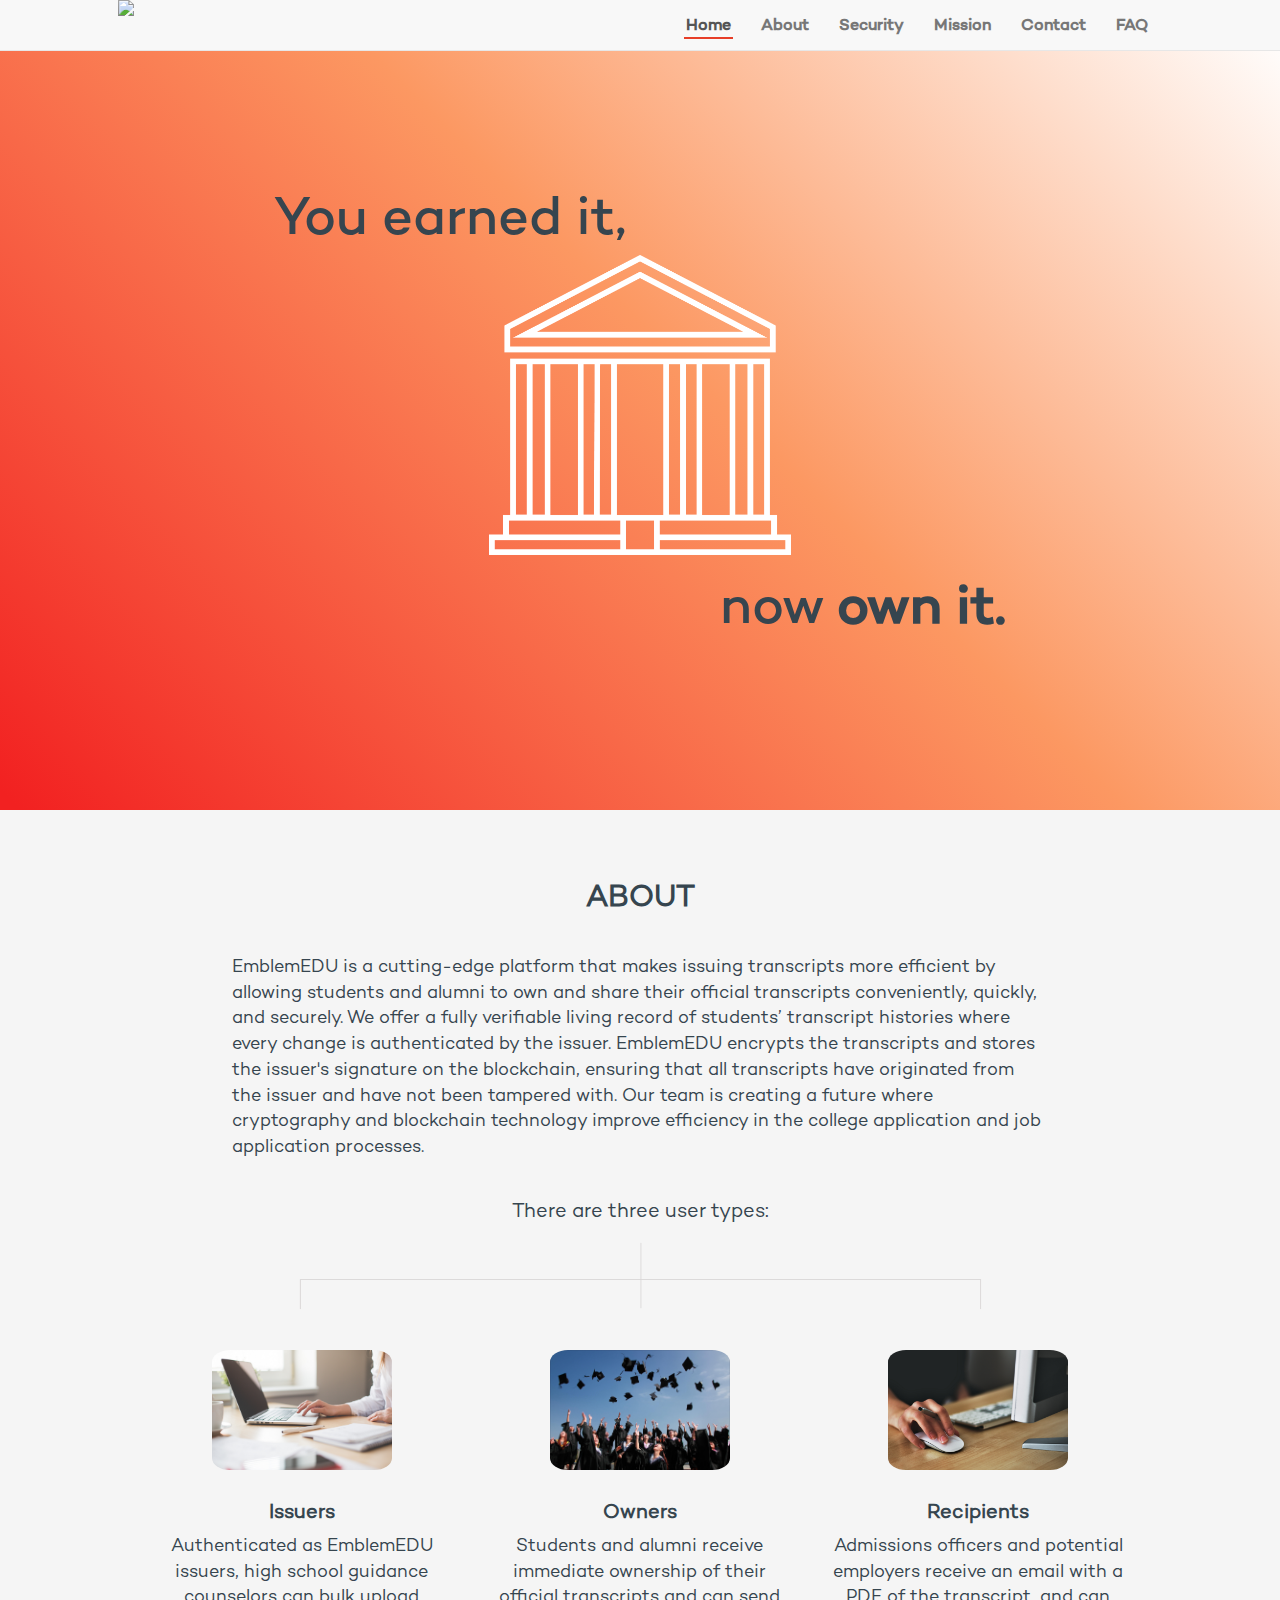
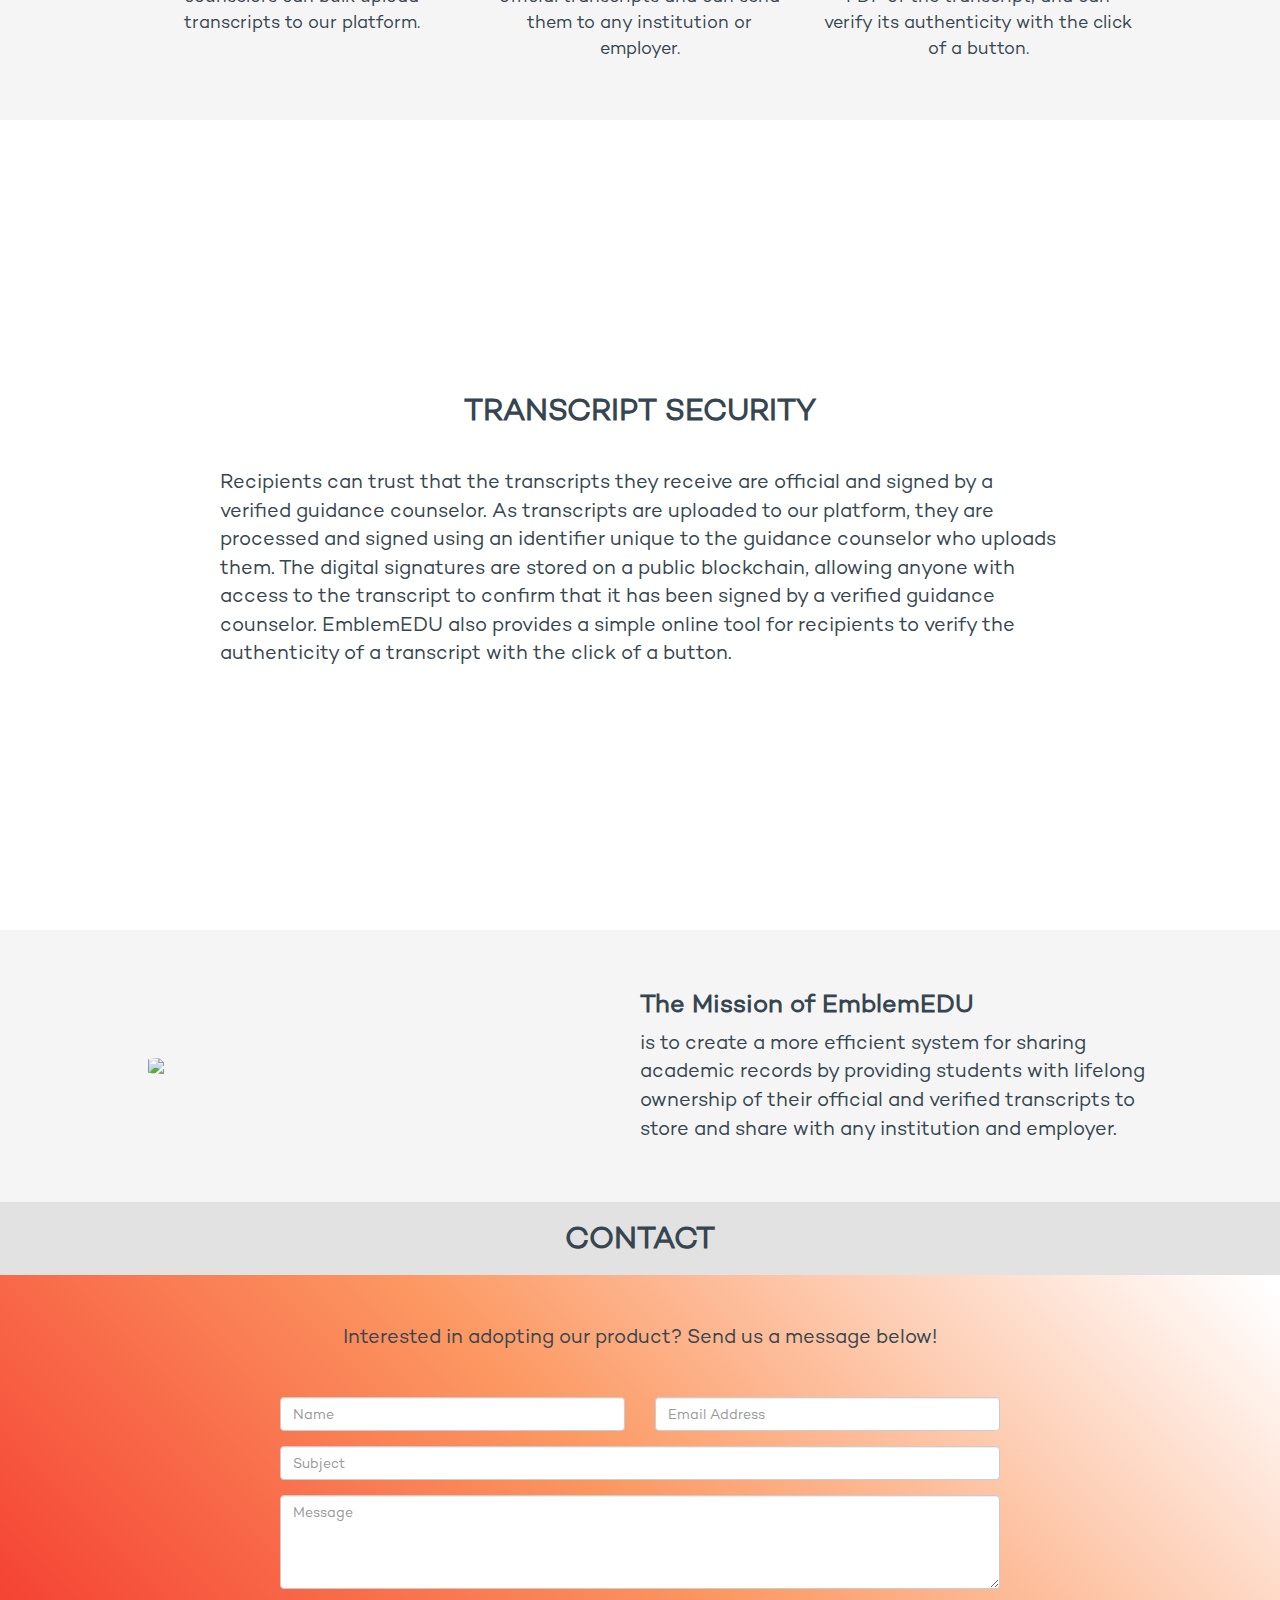
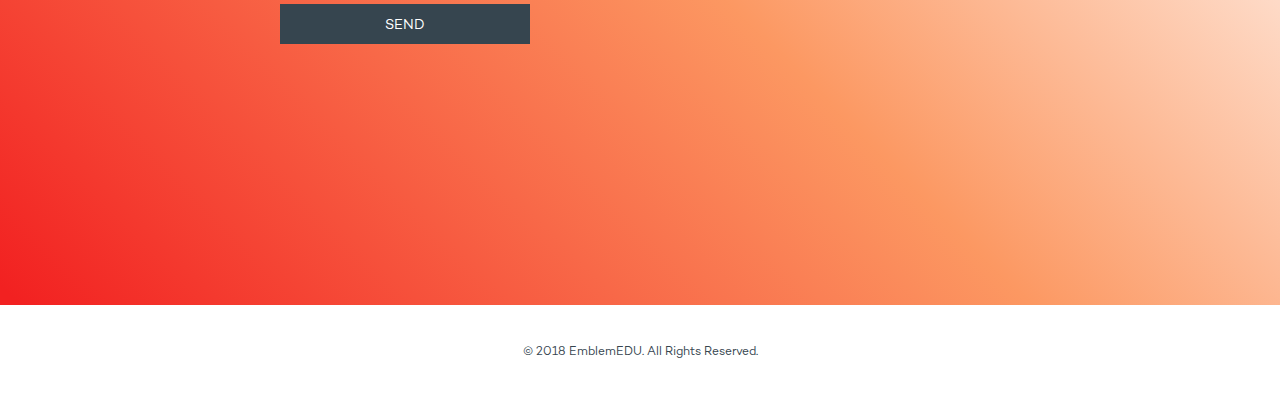
==== commit e62e4d51: "updated faq content and input jquery for item toggles" ====
--- a/index.html
+++ b/index.html
@@ -22,6 +22,7 @@
   <script src="assets/js/bootstrap.min.js"></script>
   <link rel="shortcut icon" type="image/png" href="assets/img/logo_40px.png">
   <link href="https://fonts.googleapis.com/css?family=Quicksand" rel="stylesheet">
+  <link rel="stylesheet" href="https://use.fontawesome.com/releases/v5.2.0/css/all.css" integrity="sha384-hWVjflwFxL6sNzntih27bfxkr27PmbbK/iSvJ+a4+0owXq79v+lsFkW54bOGbiDQ" crossorigin="anonymous">
 
 </head>
 <body>
@@ -49,7 +50,8 @@
                     <li class="active"><a href="#home">Home</a></li>
                     <li><a href="#about">About</a></li>
                     <li><a href="#security">Security</a></li>
-                    <li><a href="#team">Team</a></li>
+                    <li><a href="#mission">Mission</a></li>
+                    <!-- <li><a href="#team">Team</a></li> -->
                   <li><a href="#contact">Contact</a></li>
                   <li><a href="./faq">FAQ</a></li>
                   </ul>
@@ -61,6 +63,7 @@
       </div>
     </div>
   </nav>
+  
   <!-- HOME -->
   <section id="home">
     <div class="container centered-column">
@@ -162,25 +165,11 @@
             </div>
           </div>
         </div>
-        <hr class="col-xs-11"/>
+        <!-- <hr class="col-xs-11"/> -->
       </div>  
   </section>
 
-  <!-- HOW IT WORKS
-  <section id="how-it-works">
-    <div class="white-transparent">
-      <div class="container centered-column">
-        <div class="col-xs-11 white centered-column">
-          <h2>HOW IT WORKS</h2>
-          <div class="centered-column">
-            <img class="col-xs-12" src="assets/img/Visual_Img.png">
-          </div>  
-        </div>
-      </div>
-    </div>  
-  </section> -->
-
-  <!-- TEAM -->
+  <!-- TEAM
   <section id="team" class="pale-gray">
     <div class="container centered-column">
       <div class="col-xs-11 centered-column">
@@ -298,7 +287,7 @@
         </div>
       </div>
     </div>
-  </section>
+  </section> -->
 
   <!-- CONTACT -->
   <section id="contact">
@@ -365,8 +354,5 @@
     }
 });
   </script>
-
-
-
 </body>
 </html>
--- a/assets/css/style.css
+++ b/assets/css/style.css
@@ -148,29 +148,32 @@
   font-weight: bold;
 }
 
-.faqIndex .item {
+.faq-index .item {
   position: relative;
 }
 
-.faqIndex .item.active .title {
-  color: #019a93;
-}
-
-.faqIndex .title {
+.faq-index .item.active .title {
+  color: #e73e28;
+}
+
+.faq-index .title {
   padding: 20px;
   padding-right: 40px;
   line-height: 1.2em;
-  border-bottom: 1px solid #ddd;
   font-size: 1.3em;
   color: #063952;
   cursor: pointer;
 }
 
-.faqIndex .item.active .body {
+.faq-index .space-between-row {
+  border-bottom: 1px solid #ddd;
+}
+
+.faq-index .item.active .body {
   padding: 20px;
   height: auto;
 }
-.faqIndex .body {
+.faq-index .body {
   box-sizing: border-box;
   padding: 0 20px;
   background: #f9f9f9;
@@ -180,6 +183,39 @@
   transition: 0.3s all ease-in-out;
 }
 
+.faq-index .item.active .arrows {
+  color: #e73e28;
+  opacity: 1;
+}
+.faq-index .arrows {
+  position: absolute;
+  top: 12px;
+  right: 15px;
+  font-size: 30px;
+  cursor: pointer;
+  opacity: 0.25;
+  transition: 0.2s all ease-in-out;
+}
+
+.faq-index .item.active i {
+  transform: rotateX(180deg);
+}
+
+.fa {
+  display: inline-block;
+  font: normal normal normal 14px/1 FontAwesome;
+  font-size: inherit;
+  text-rendering: auto;
+  -webkit-font-smoothing: antialiased;
+  -moz-osx-font-smoothing: grayscale;
+}
+
+.fa-angle-down {
+  content: "\f107";
+}
+
+
+
 @media(max-width: 470px) {
   #home h4 {
     font-size: 40px;
@@ -356,6 +392,8 @@
   text-align: center;
 }
 
+/*
+
 .team-image {
   margin: 45px 0px 0px;
 }
@@ -369,15 +407,18 @@
   margin-top: 0px;
 }
 
+*/
+
 .about-image img {
   height: 120px;
   border-radius: 10%;
 }
 
+/*
 .team-image img {
   height: 120px;
   border-radius: 50%;
-}
+} */
 
 .pale-gray {
   /*background-color: rgba(241, 239, 239, 0.89);*/
@@ -386,7 +427,7 @@
 }
 
 #mission {
-  padding-bottom: 0px;
+  padding-bottom: 50px;
 }
 
 .white {
@@ -423,11 +464,12 @@
   font-size: 14px;
 }
 
+/*
 .team-image .social-icon {
   height: 25px;
   margin: 3px;
   border-radius: 0%;
-}
+} */
 
 .contact-header h4 {
   margin: 0px 15px 0px;
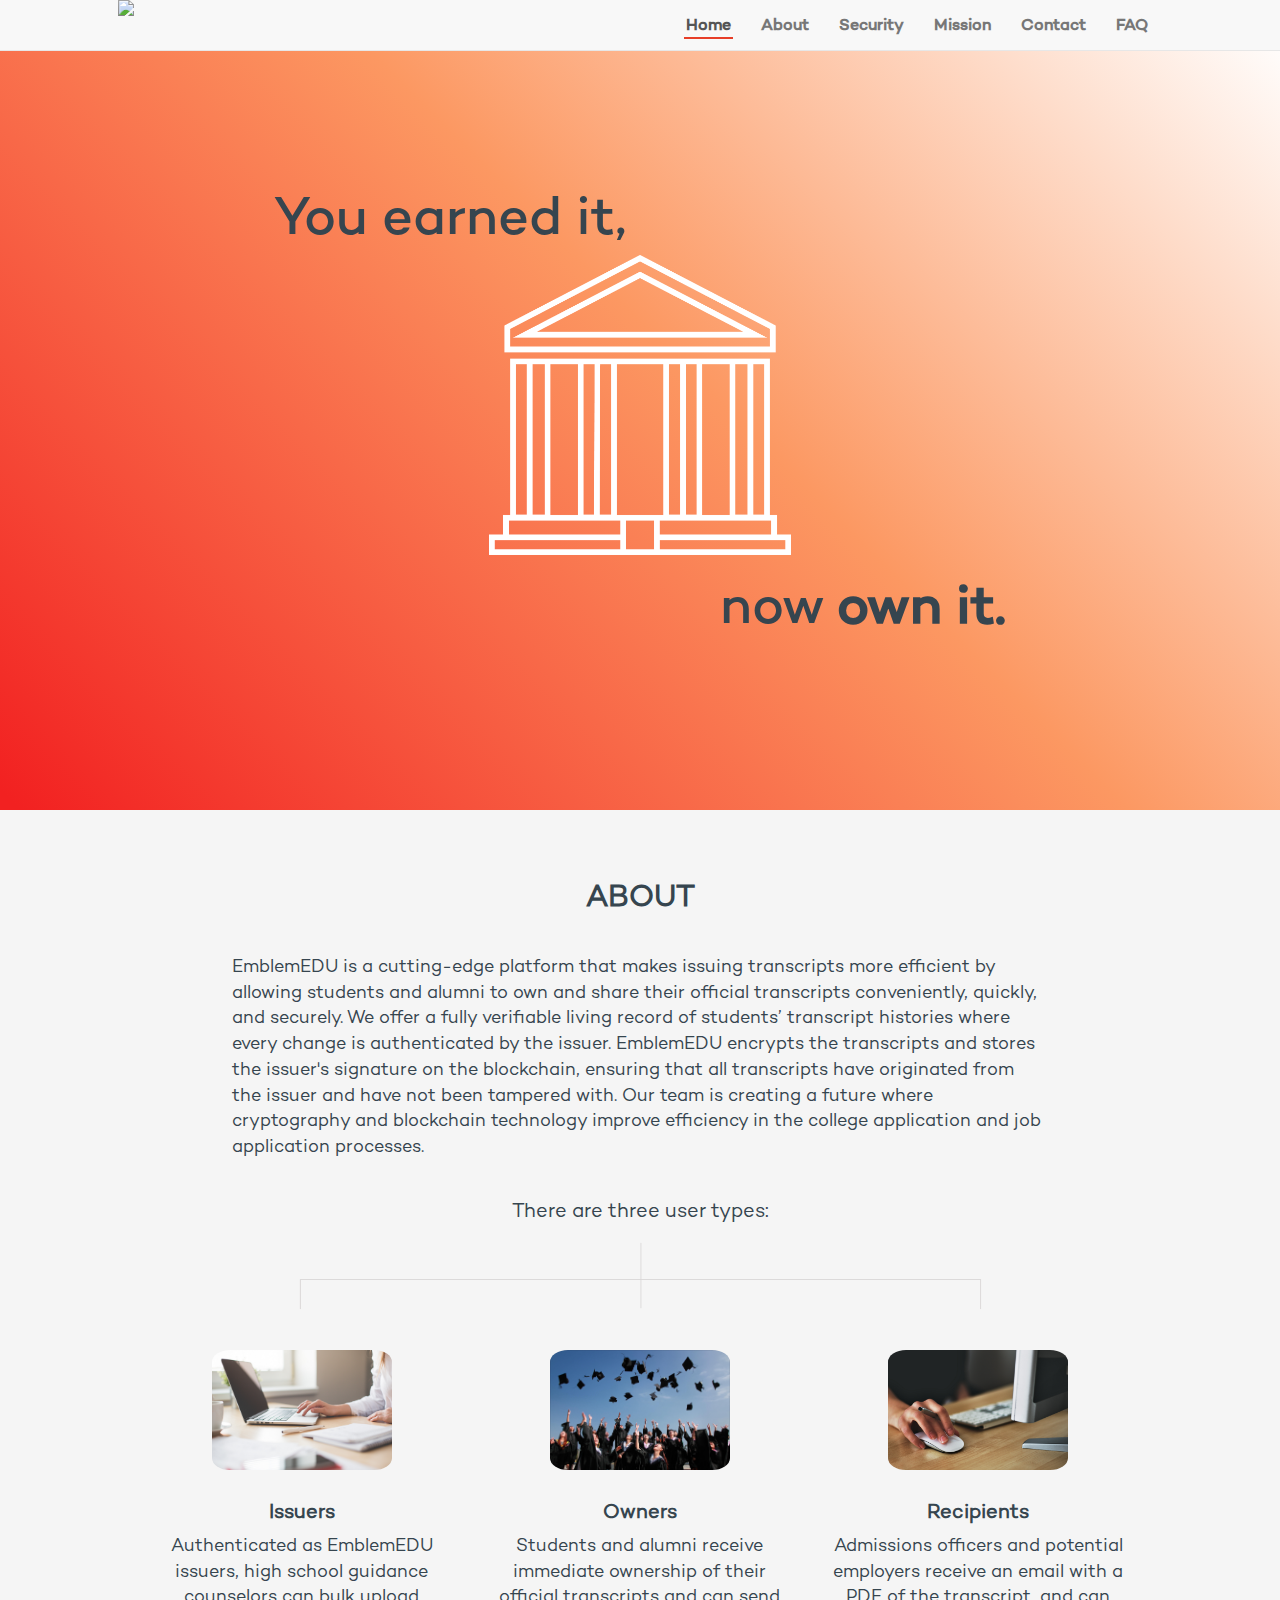
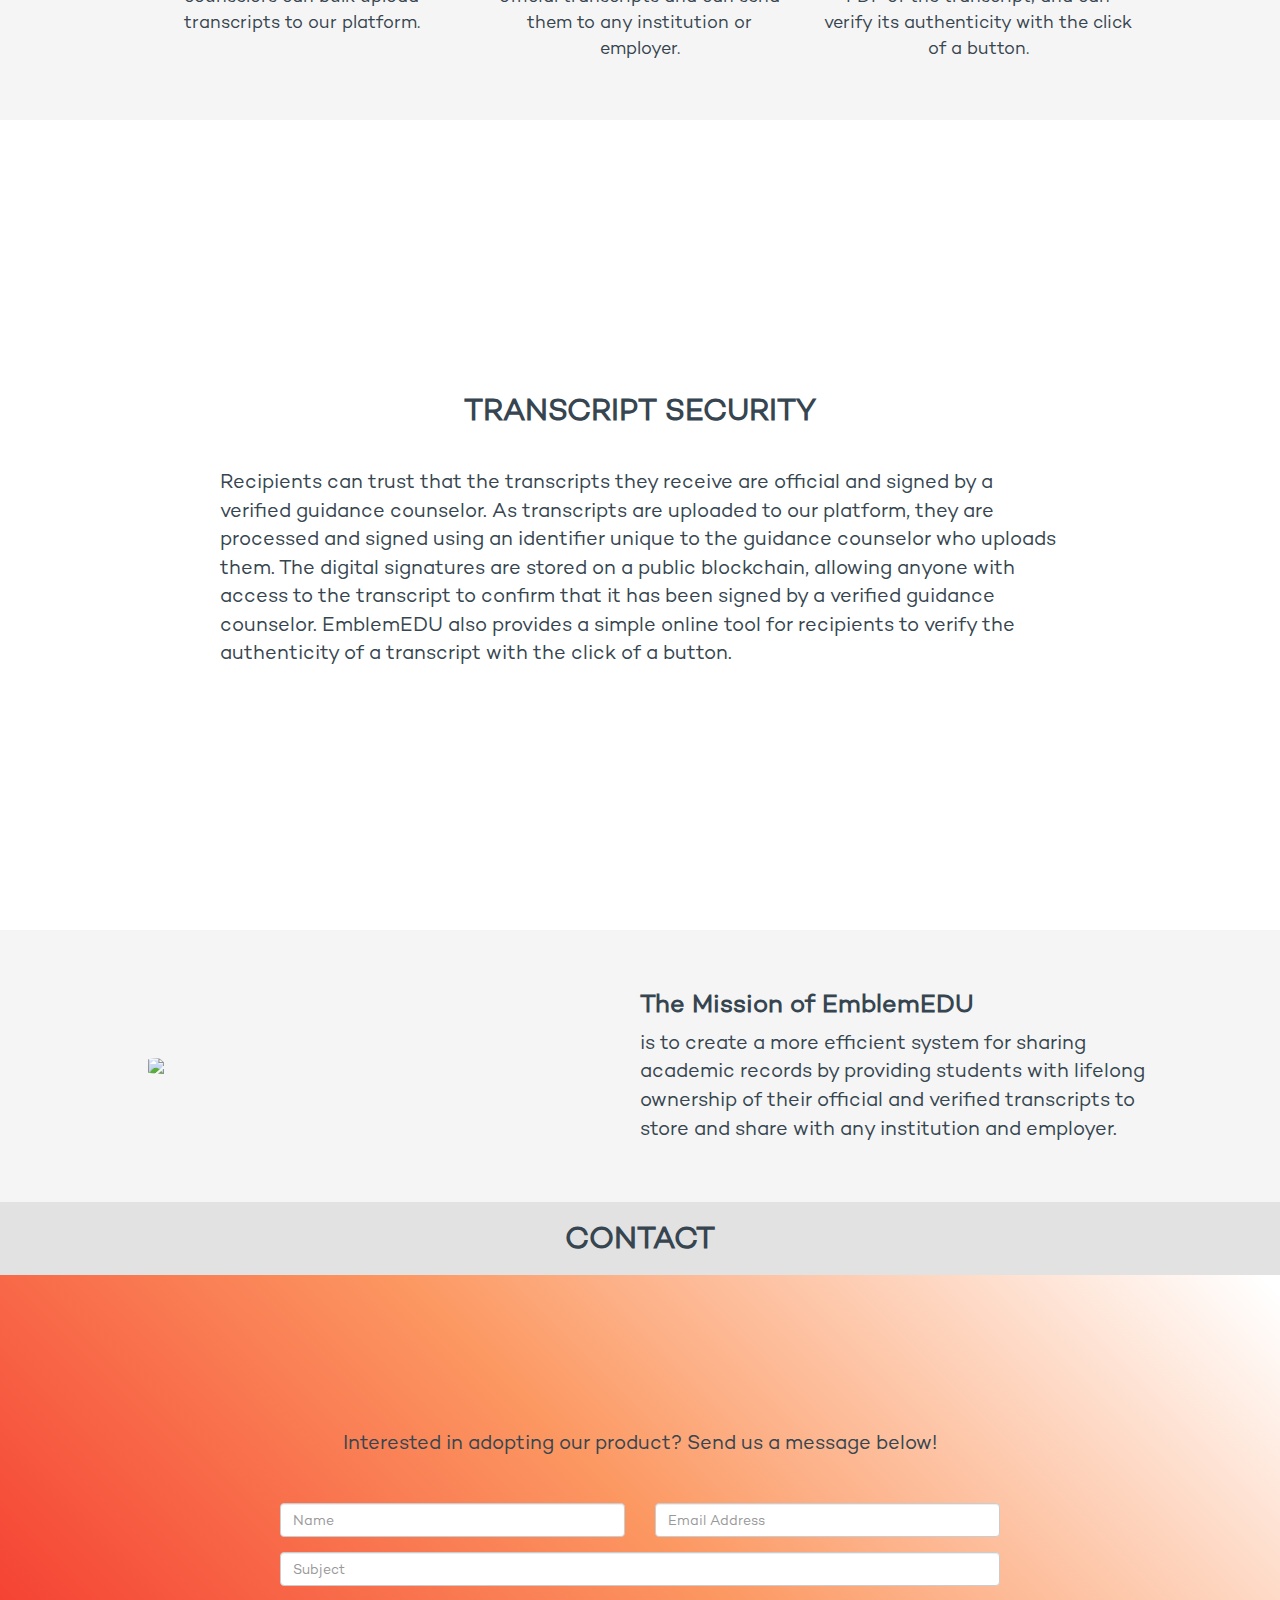
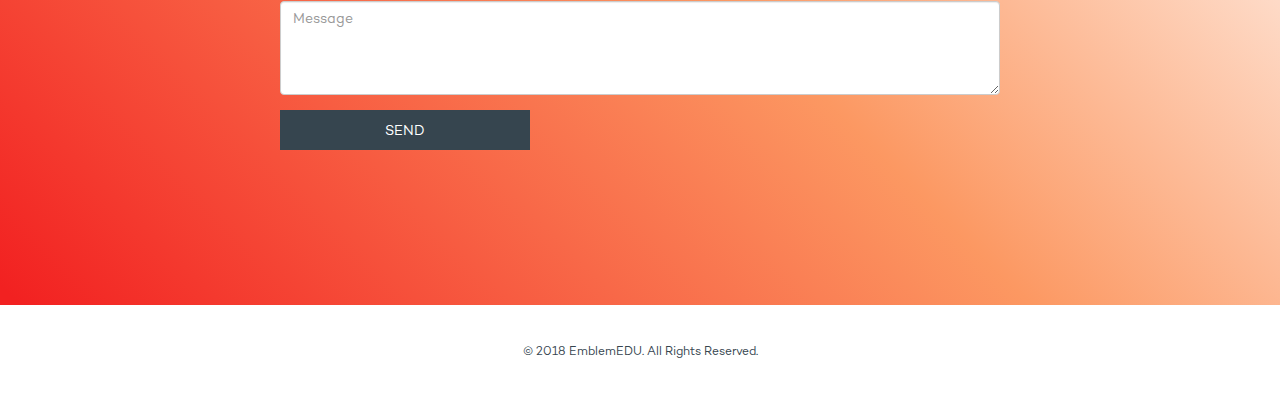
==== commit a205f09d: "centered contact section" ====
--- a/index.html
+++ b/index.html
@@ -295,7 +295,7 @@
       <h2>CONTACT</h2>
       <!--change email address-->
       <div id="contact-hero">
-        <div class="overlay">
+        <div class="overlay centered-column-center">
           <div class="container centered-column">
             <div class="contact-header">
               <h4>Interested in adopting our product? 
--- a/assets/css/style.css
+++ b/assets/css/style.css
@@ -161,7 +161,7 @@
   padding-right: 40px;
   line-height: 1.2em;
   font-size: 1.3em;
-  color: #063952;
+  color: #36454f;
   cursor: pointer;
 }
 
@@ -501,7 +501,7 @@
 
 #contact .overlay {
   /* background-color: rgba(0,0,0,0.6); */
-  padding: 50px 0px 10px;
+  padding: 50px 0px;
   min-height: 70vh;
 }
 
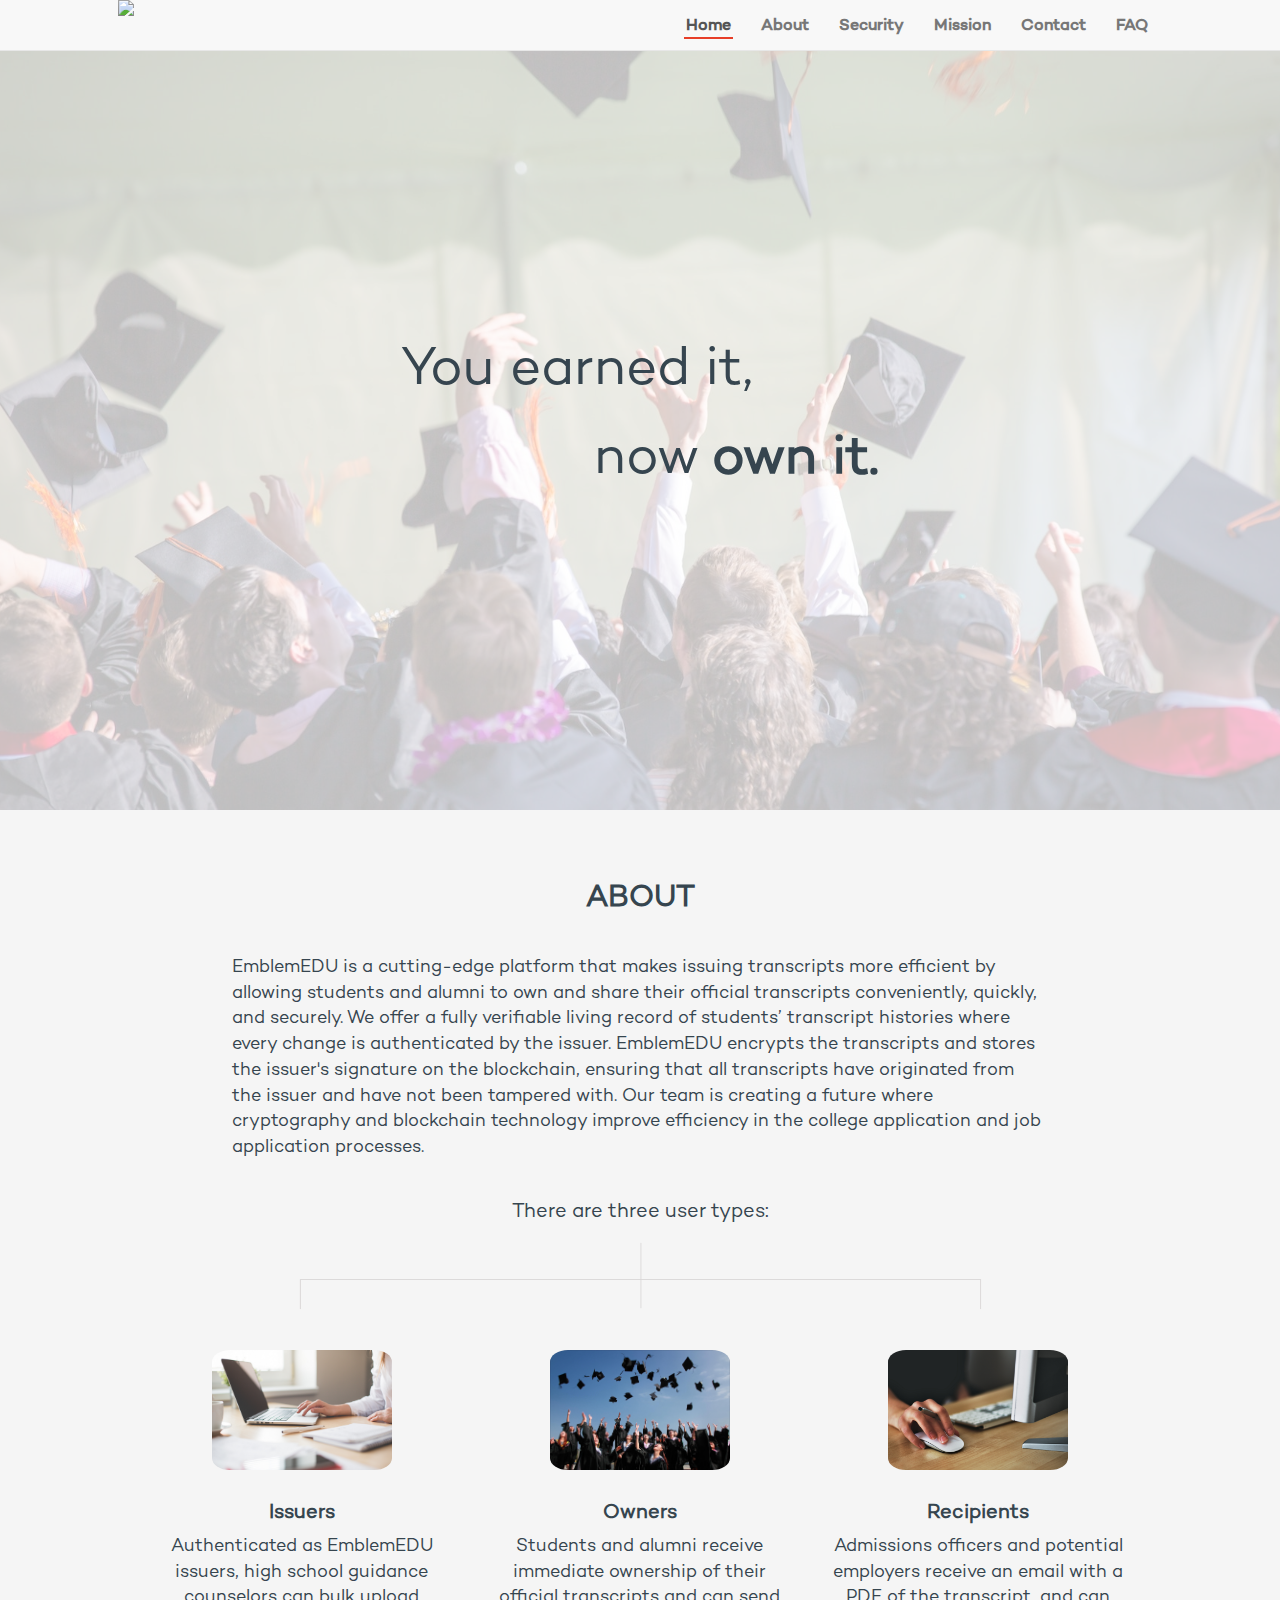
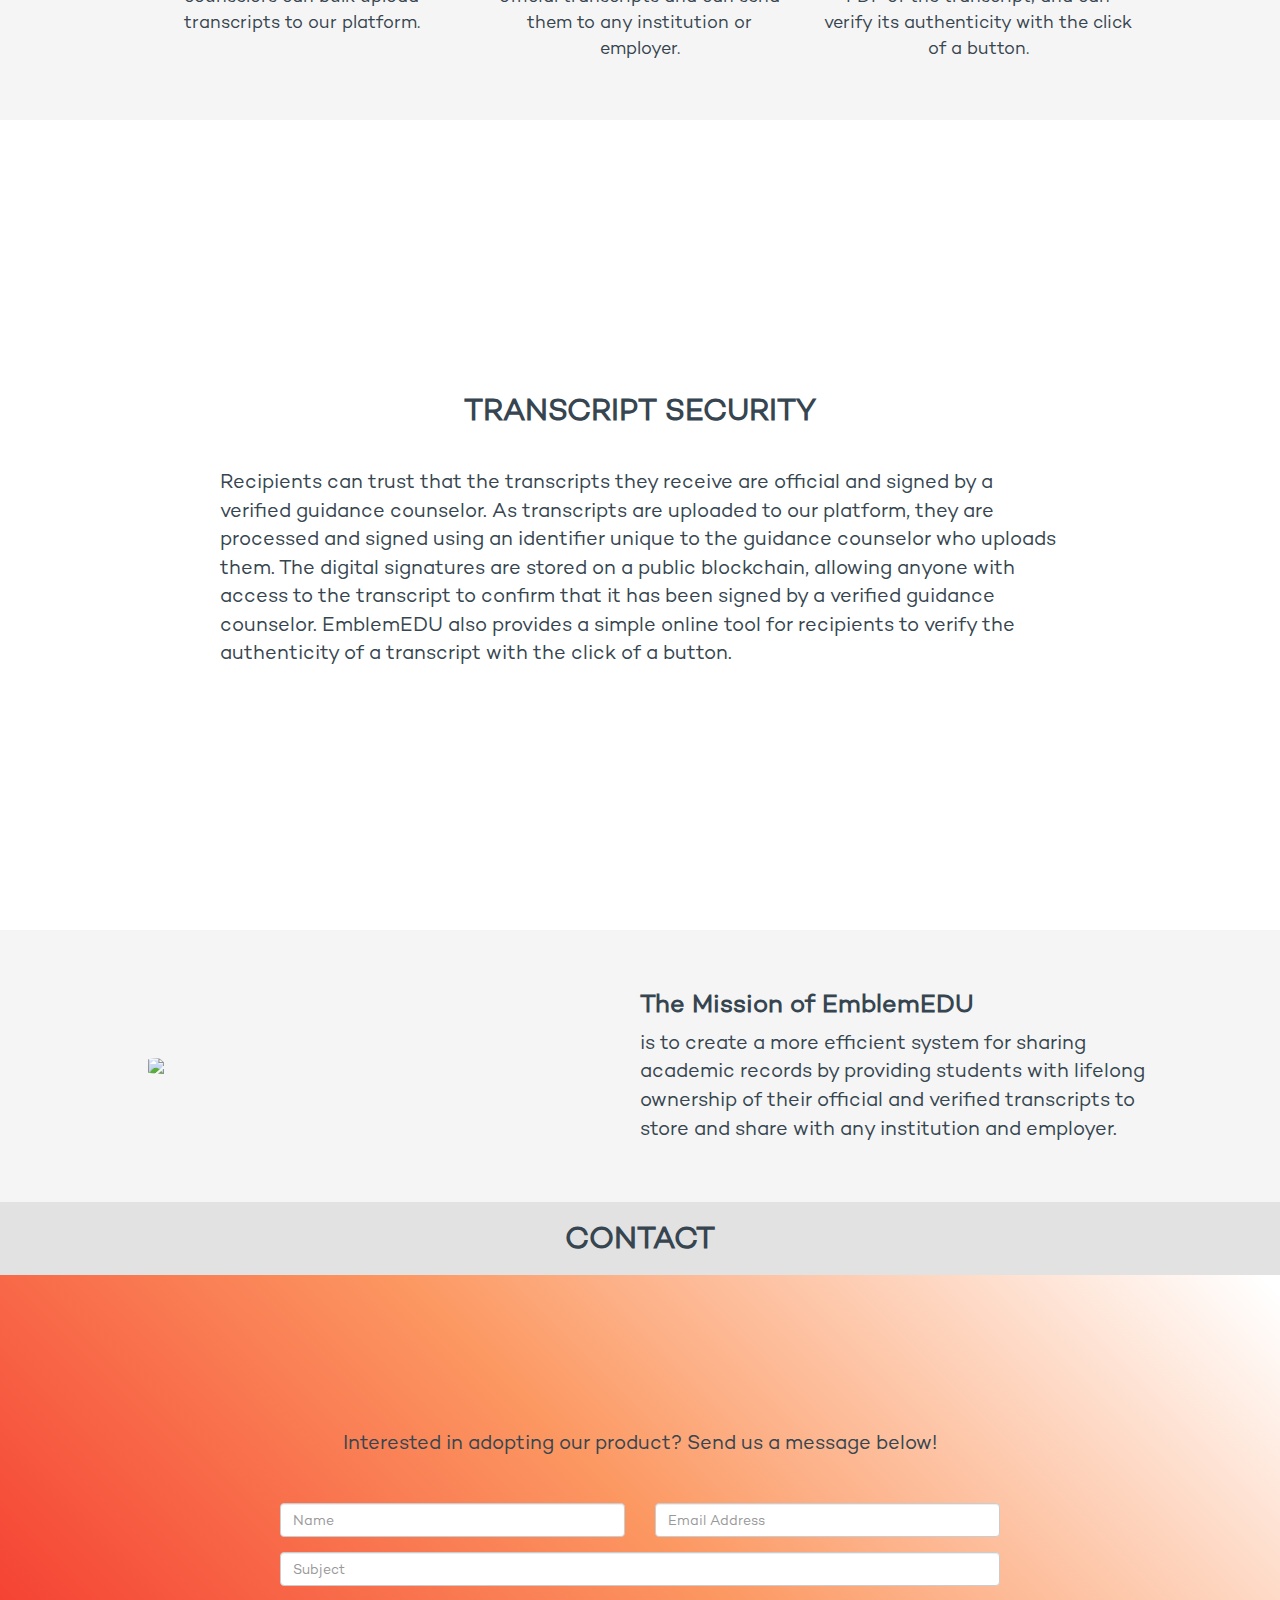
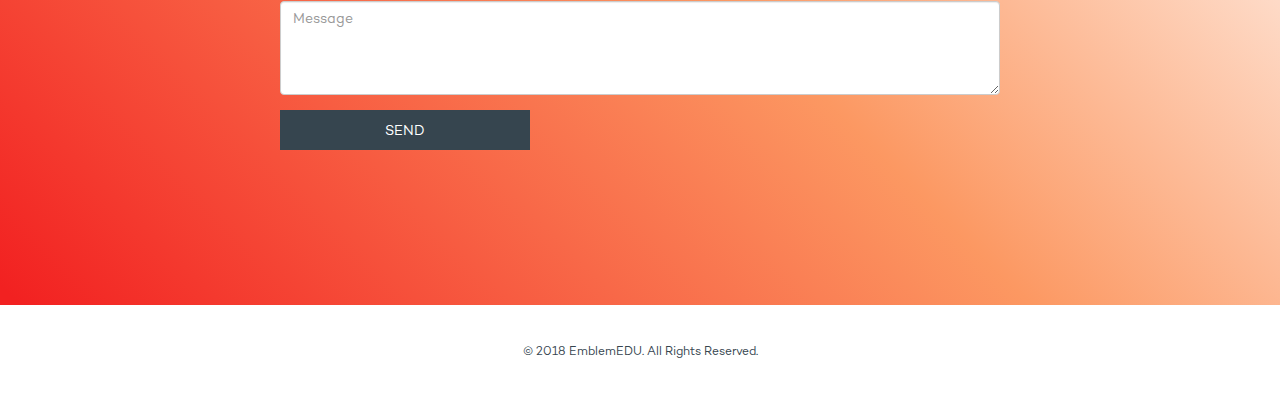
==== commit e0dc0984: "changed home section background (#42)" ====
--- a/index.html
+++ b/index.html
@@ -64,7 +64,7 @@
     </div>
   </nav>
   
-  <!-- HOME -->
+  <!-- HOME 
   <section id="home">
     <div class="container centered-column">
       <div id="splash" class="col-xs-11 centered-column-center">
@@ -78,7 +78,25 @@
         </div>
       </div>
     </div>
-  </section>
+  </section> -->
+
+    <!-- HOME -->
+    <section id="home">
+      <div class="white-trans">
+        <div class="container centered-column">
+          <div id="splash" class="col-xs-11 centered-column-center">
+            <div class="col-lg-6 col-md-7 col-sm-10 col-xs-12 home-container">
+                <h3 id="splash-1">You earned it,</h3>
+                <h4 id="splash-2">
+                  now
+                  <strong>own it.</strong>
+                </h4>
+            </div>
+          </div>
+        </div>
+      </div>
+      </section>
+
   <!-- ABOUT -->
   <section id="about" class="pale-gray">
     <div class="container centered-column">
--- a/assets/css/style.css
+++ b/assets/css/style.css
@@ -54,15 +54,23 @@
   text-align: center;
 }
 
-#home {
+
+/* #home {
   min-height: 90vh;
   font-family: CamptonMedium;
   color: #36454f;
-  background: -moz-linear-gradient(45deg, #ffffff 1%, #fc9862 46%, #f22121 99%); /* FF3.6-15 */
-  background: -webkit-linear-gradient(45deg, #ffffff 1%,#fc9862 46%,#f22121 99%); /* Chrome10-25,Safari5.1-6 */
-  background: linear-gradient(225deg, #ffffff 1%,#fc9862 46%,#f22121 99%); /* W3C, IE10+, FF16+, Chrome26+, Opera12+, Safari7+ */
-  filter: progid:DXImageTransform.Microsoft.gradient( startColorstr='#ffffff', endColorstr='#f22121',GradientType=1 ); /* IE6-9 fallback on horizontal gradient */
-  /* background: url(../img/background/gradient.png) 0% 100% / cover no-repeat white; */
+  background: -moz-linear-gradient(45deg, #ffffff 1%, #fc9862 46%, #f22121 99%);
+  background: -webkit-linear-gradient(45deg, #ffffff 1%,#fc9862 46%,#f22121 99%);
+  background: linear-gradient(225deg, #ffffff 1%,#fc9862 46%,#f22121 99%);
+  filter: progid:DXImageTransform.Microsoft.gradient( startColorstr='#ffffff', endColorstr='#f22121',GradientType=1 );
+} */
+
+#home {
+  background: #fff no-repeat 0;
+  background-image: url(../img/background/home.jpg);
+  background-size: cover;
+  background-position: 50%;
+  background-attachment: fixed;
 }
 
 /* home layover text  */
@@ -214,6 +222,22 @@
   content: "\f107";
 }
 
+/*
+.subscribeLink {
+  display: inline-block;
+  width: 472px;
+  height: 147px;
+  background: url(../img/btnSubscribe.svg) top left no-repeat;
+  line-height: 147px;
+  font-size: 1.4em;
+  letter-spacing: 2px;
+  margin-top: 30px;
+}
+a, a:hover, a:focus, a:active {
+  color: inherit;
+  text-decoration: none;
+}*/
+
 
 
 @media(max-width: 470px) {
@@ -308,21 +332,12 @@
   font-size: 20px;
 }
 
-/* 
 #security {
   background: #fff no-repeat 0;
   background-image: url(../img/background/institution.jpg);
   background-size: cover;
   background-position: 50%;
   background-attachment: fixed;
-} */
-
-#security {
-  background: #fff no-repeat 0;
-  background-image: url(../img/background/institution.jpg);
-  background-size: cover;
-  background-position: 50%;
-  background-attachment: fixed;
 }
 
 #security .col-xs-11 {
@@ -360,6 +375,13 @@
   background-position: 50%;
   background-attachment: fixed;
 } */
+
+.white-trans {
+  background-color: rgba(255,255,255,0.75);
+  width: 100%;
+  height: 100%;
+}
+
 
 .white-transparent {
   background-color: rgba(255,255,255,0.85);
@@ -498,6 +520,13 @@
   color: white;
 }
 
+#contact-background {
+  width: 100%;
+  color: white;
+  background-color: #f5f5f5;
+  padding: 20px;
+}
+
 
 #contact .overlay {
   /* background-color: rgba(0,0,0,0.6); */
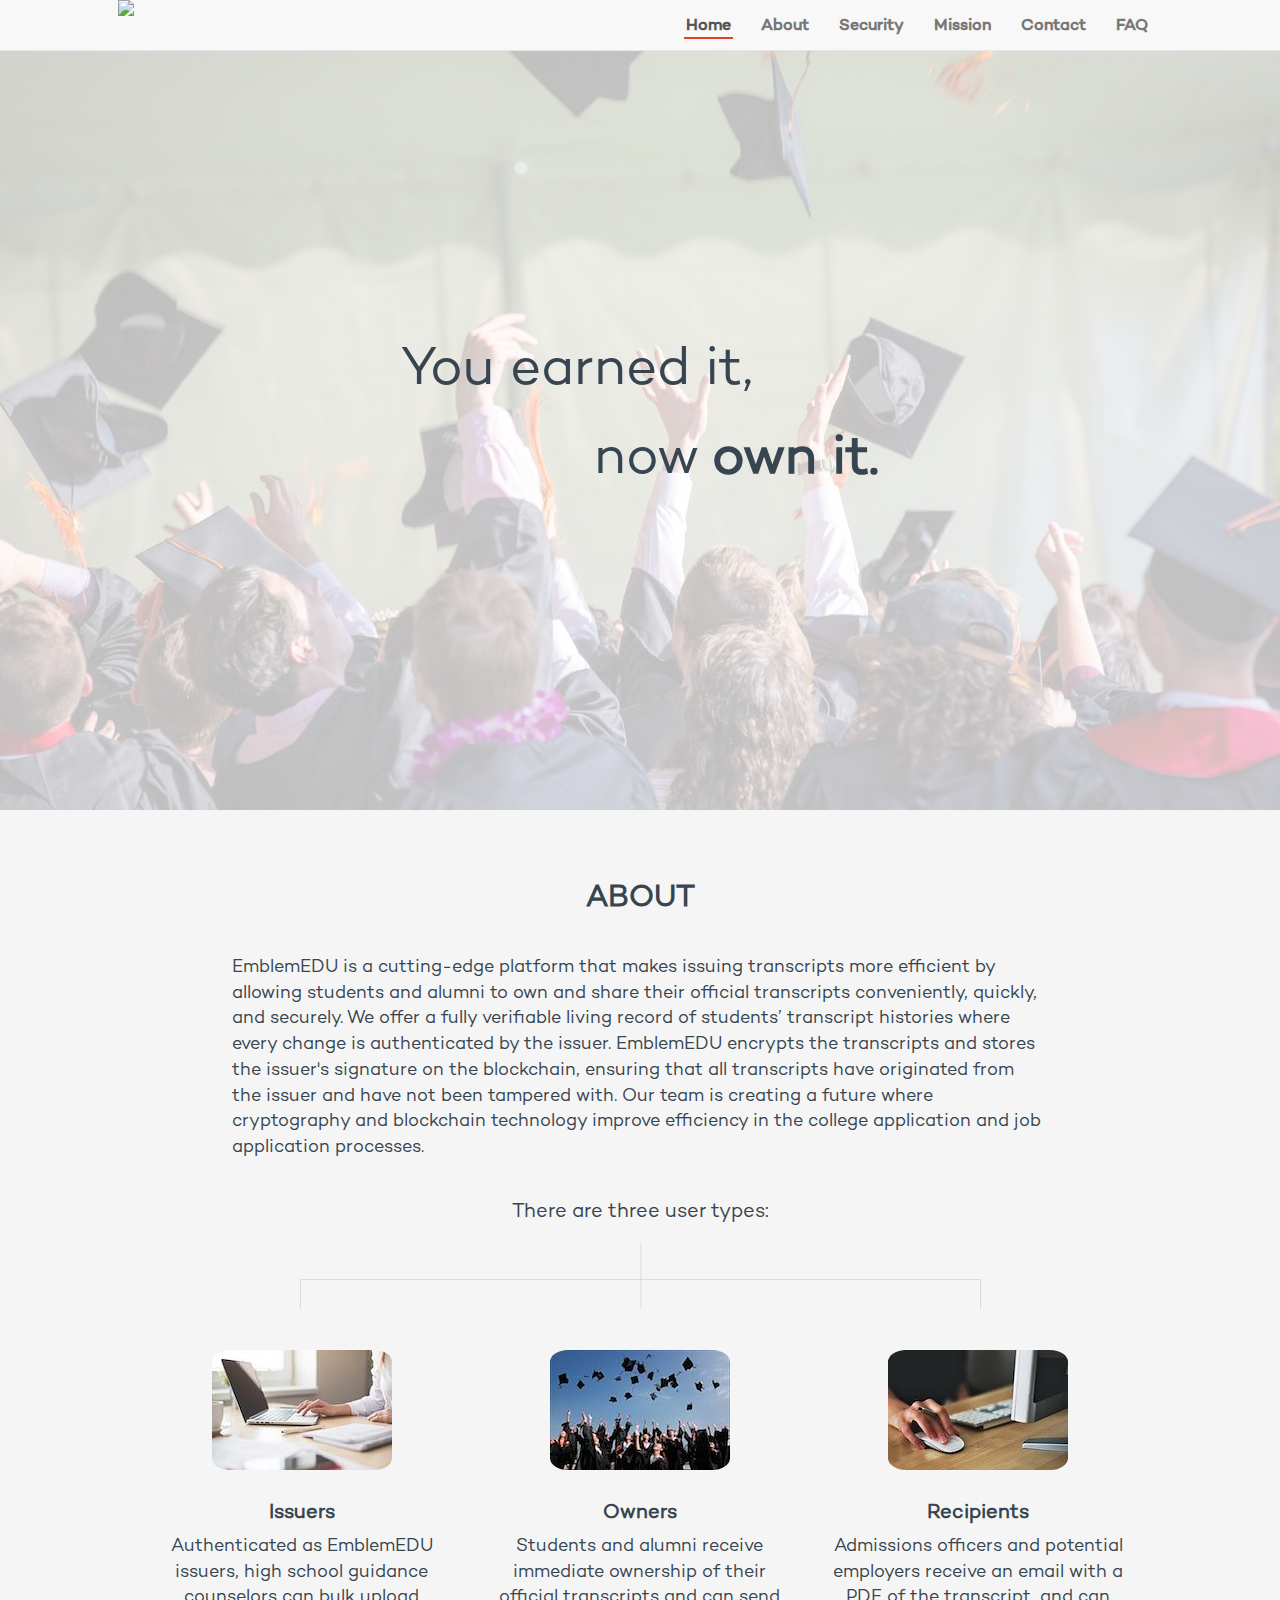
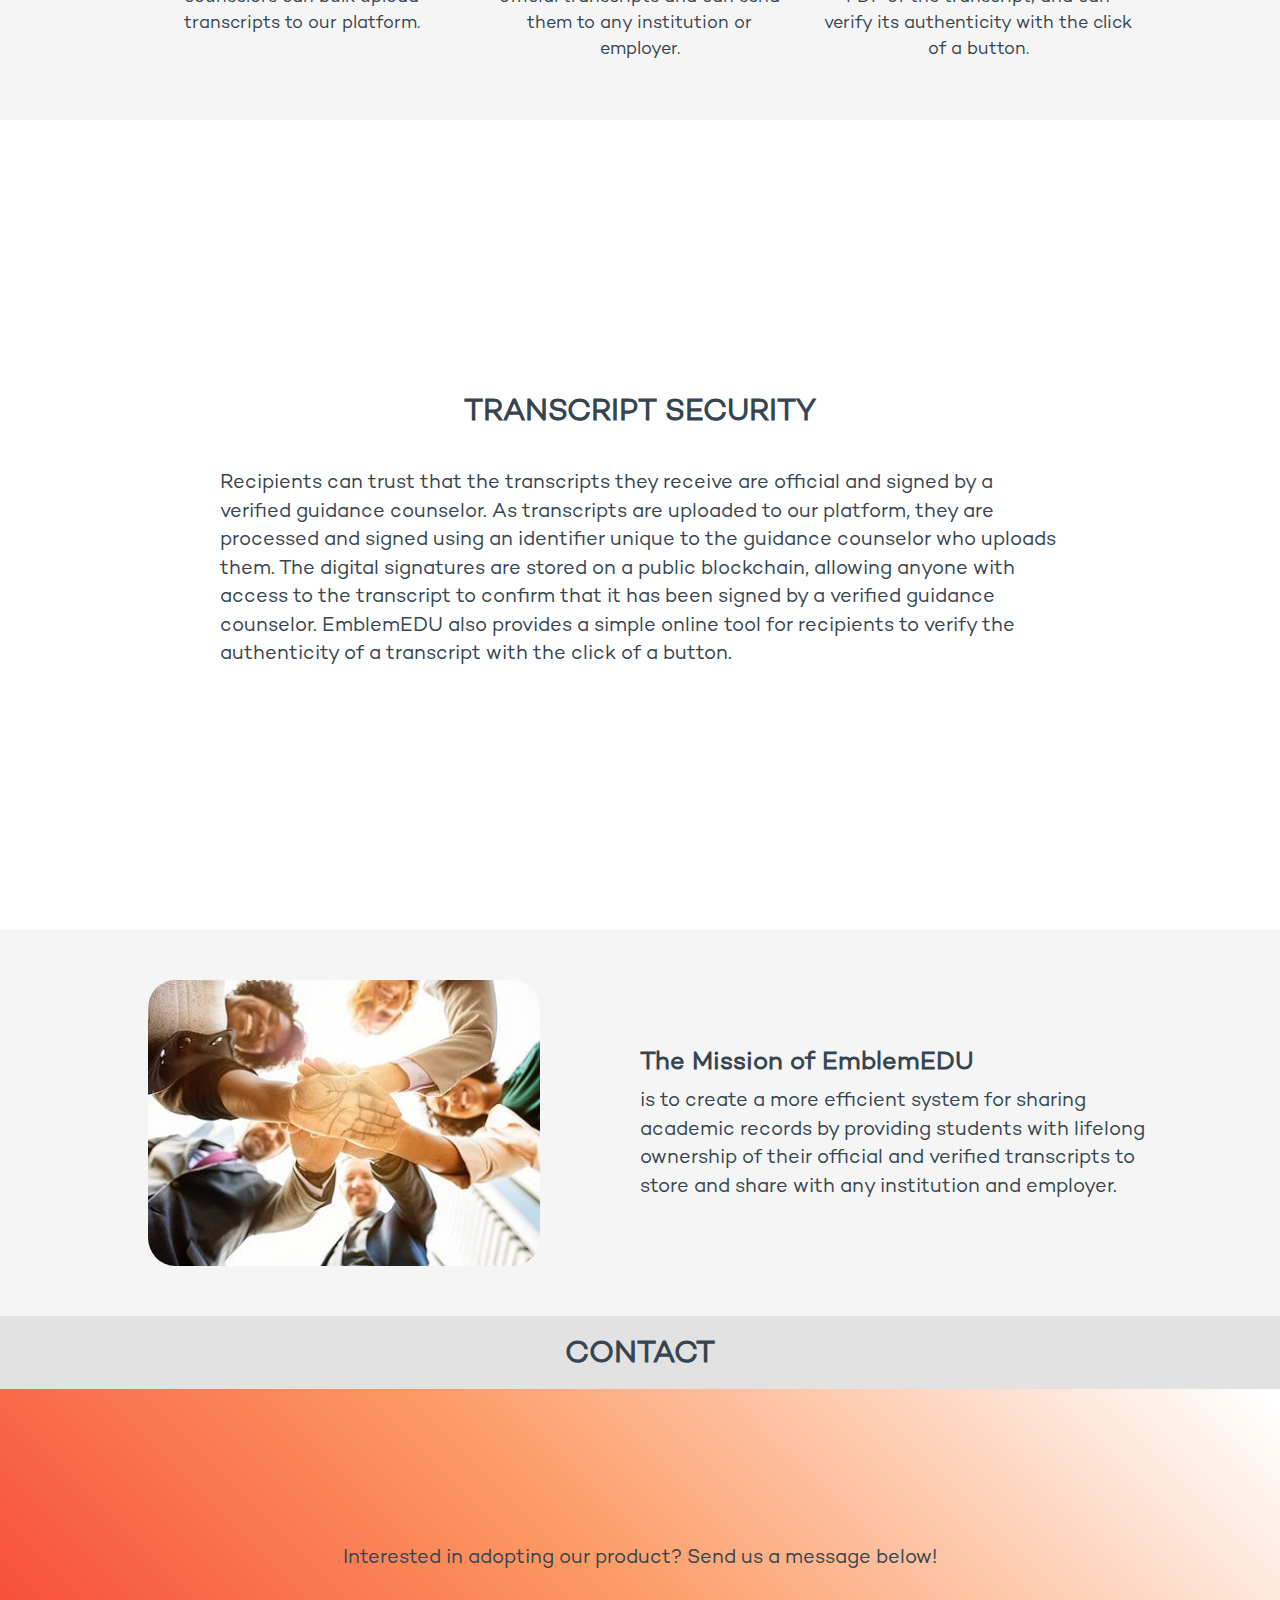
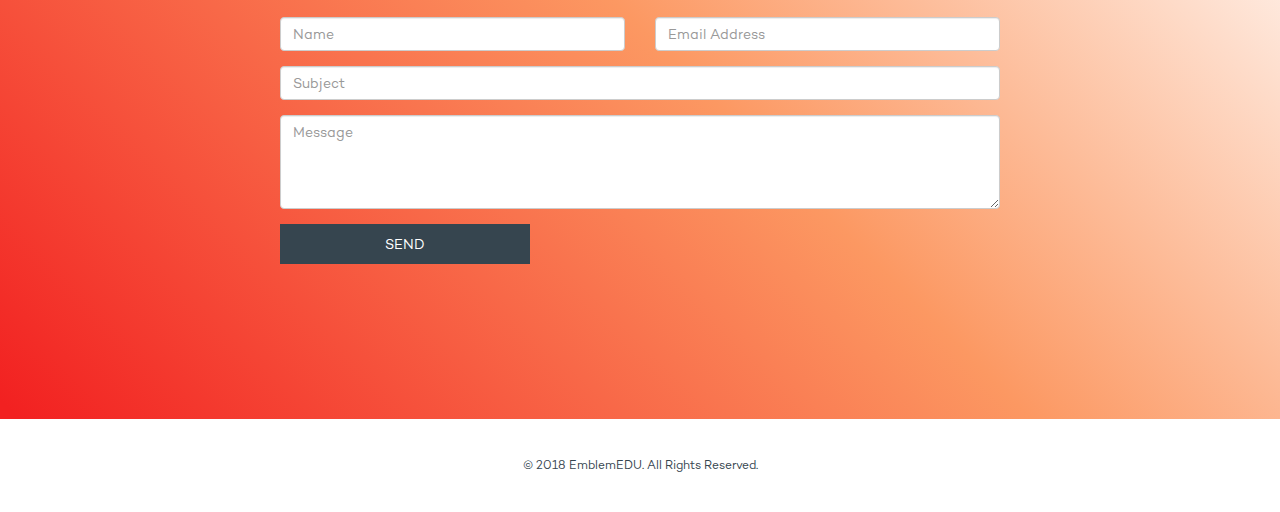
==== commit ca749bbe: "added hubspot link" ====
--- a/index.html
+++ b/index.html
@@ -372,5 +372,8 @@
     }
 });
   </script>
+  <!-- Start of HubSpot Embed Code -->
+  <script type="text/javascript" id="hs-script-loader" async defer src="//js.hs-scripts.com/4849547.js"></script>
+  <!-- End of HubSpot Embed Code -->
 </body>
 </html>
